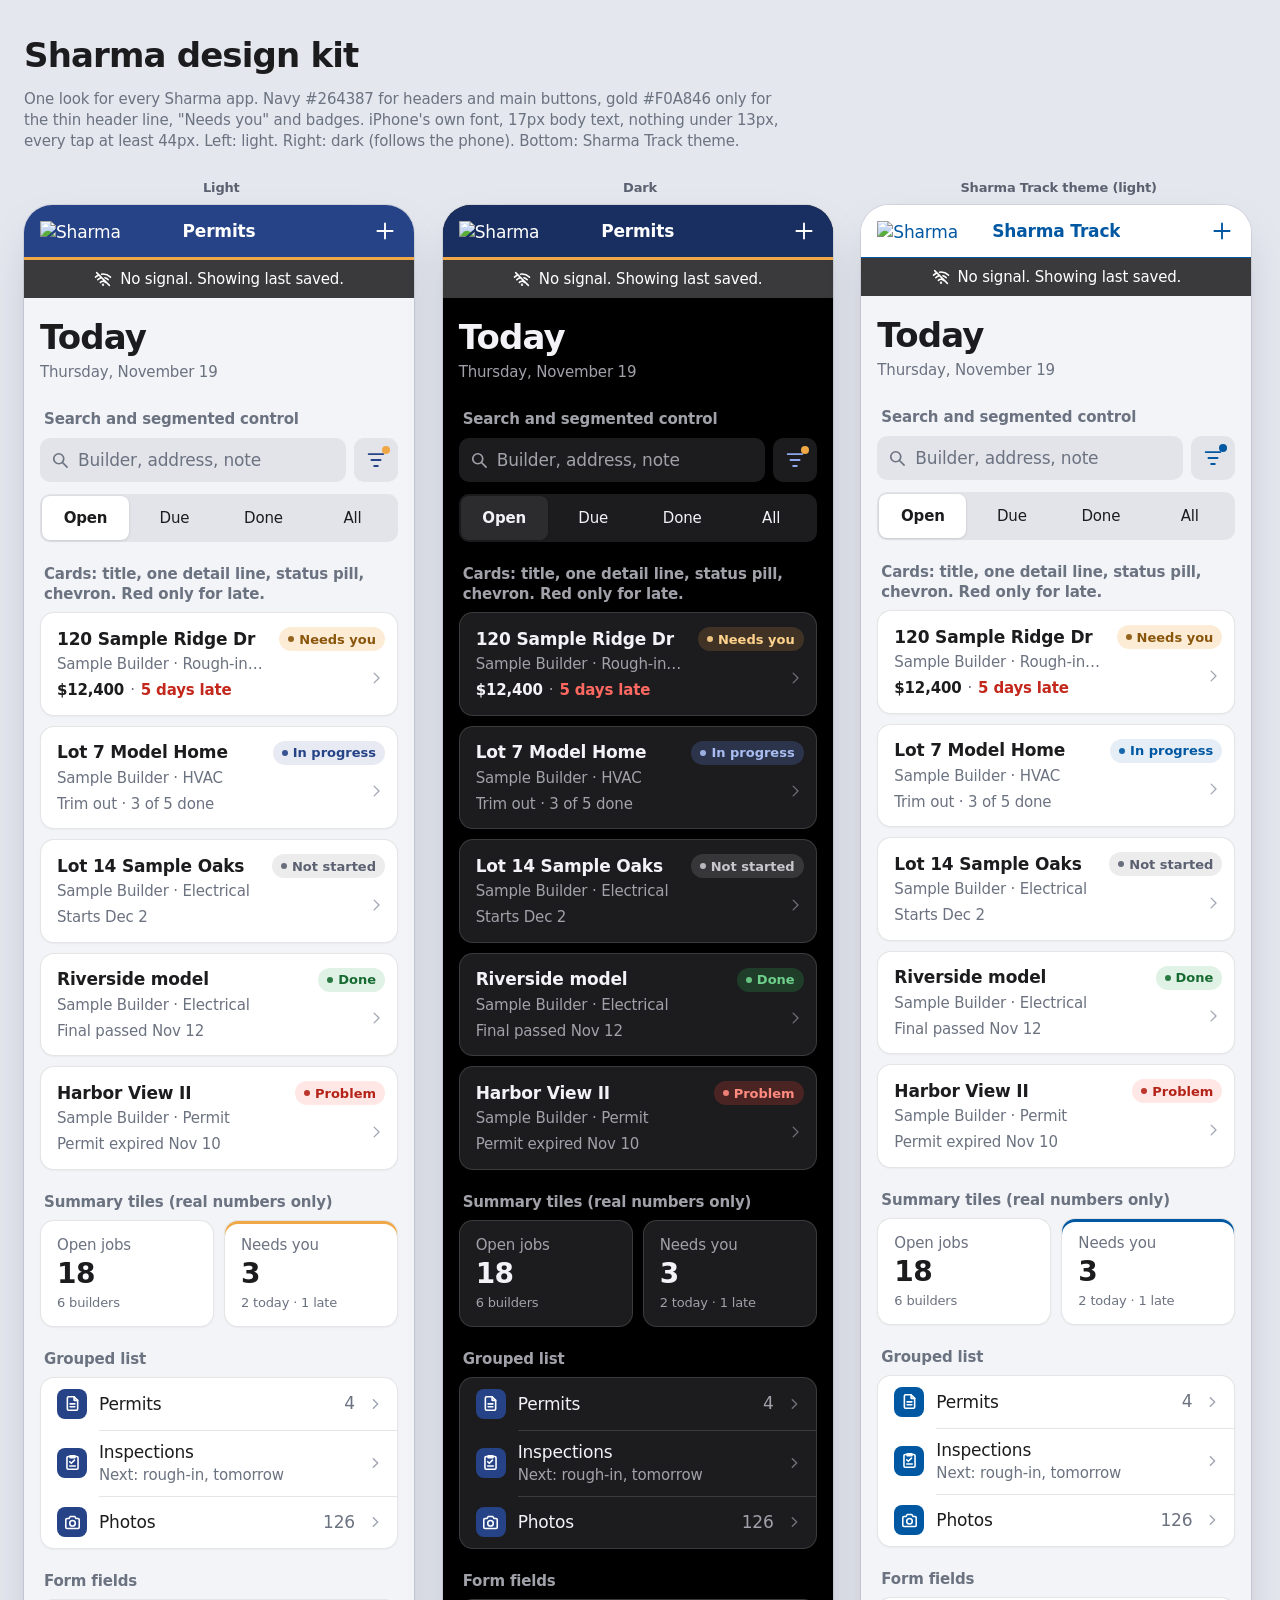
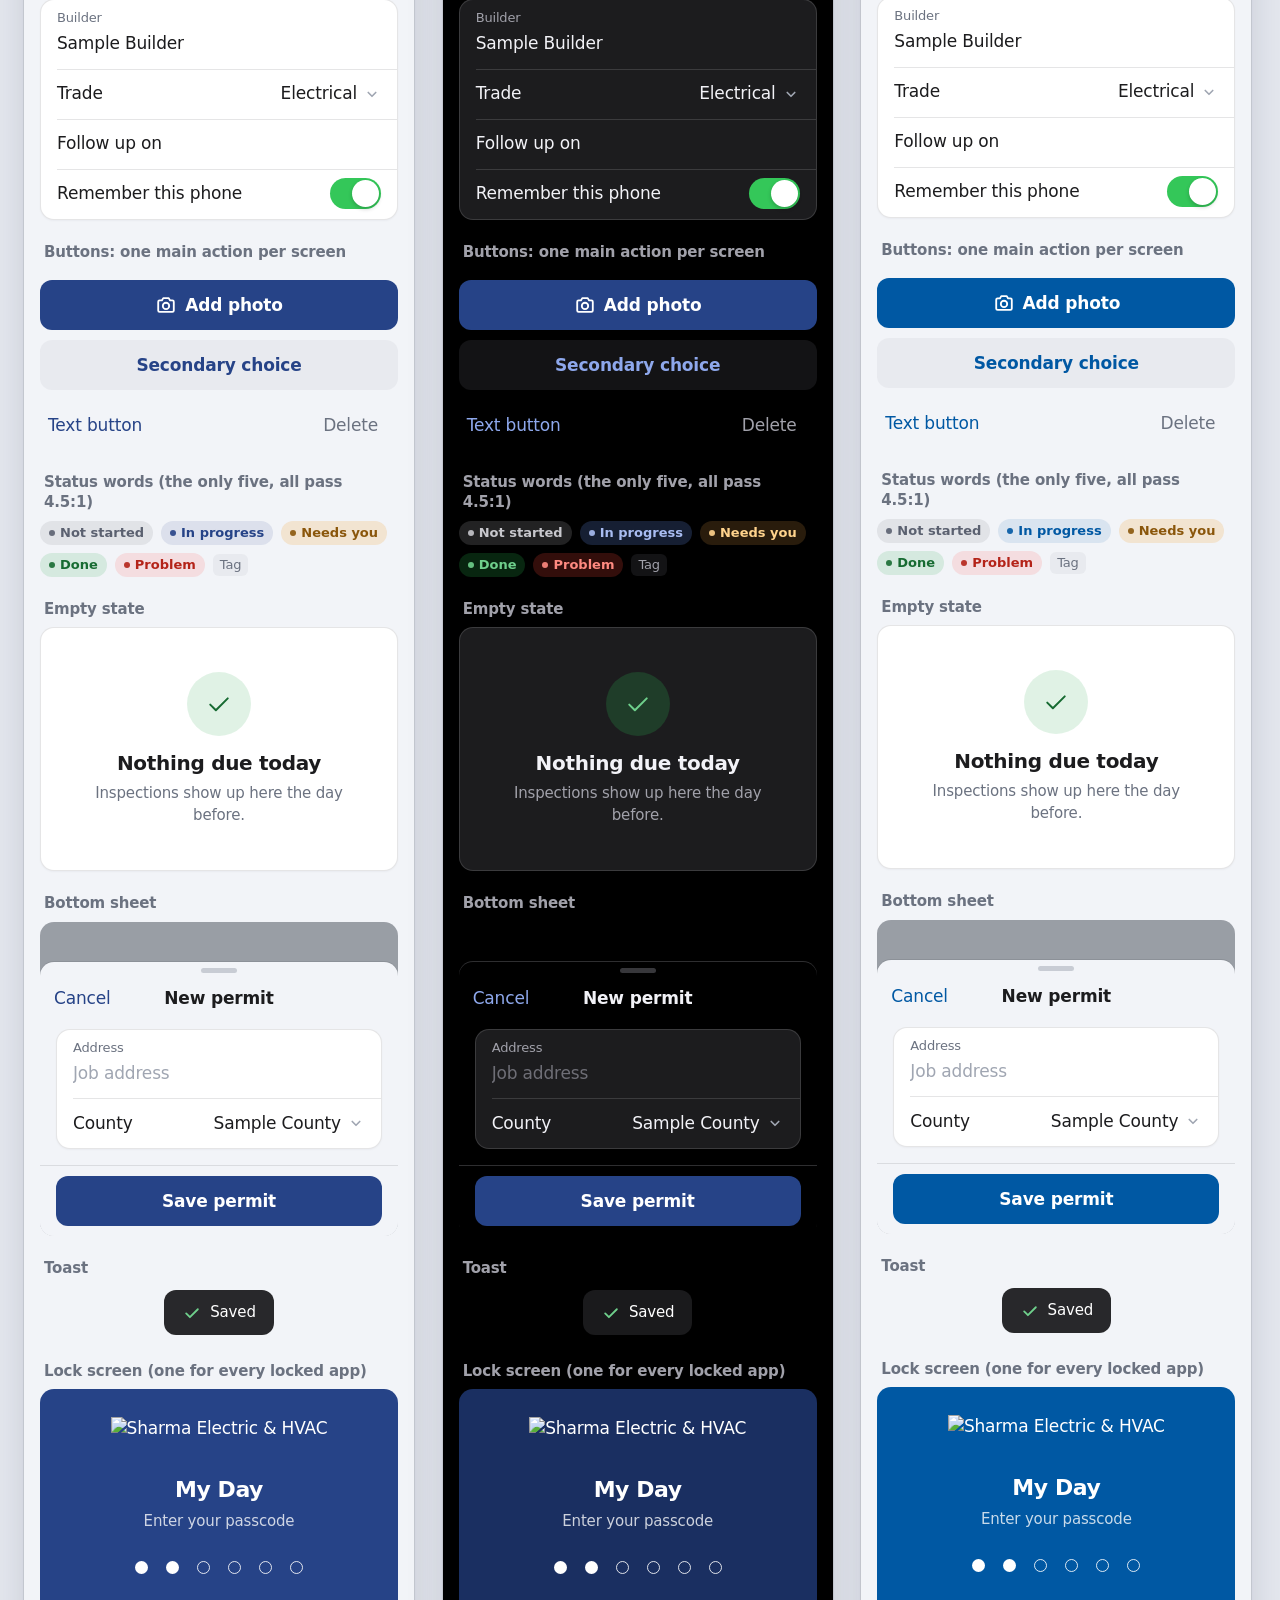
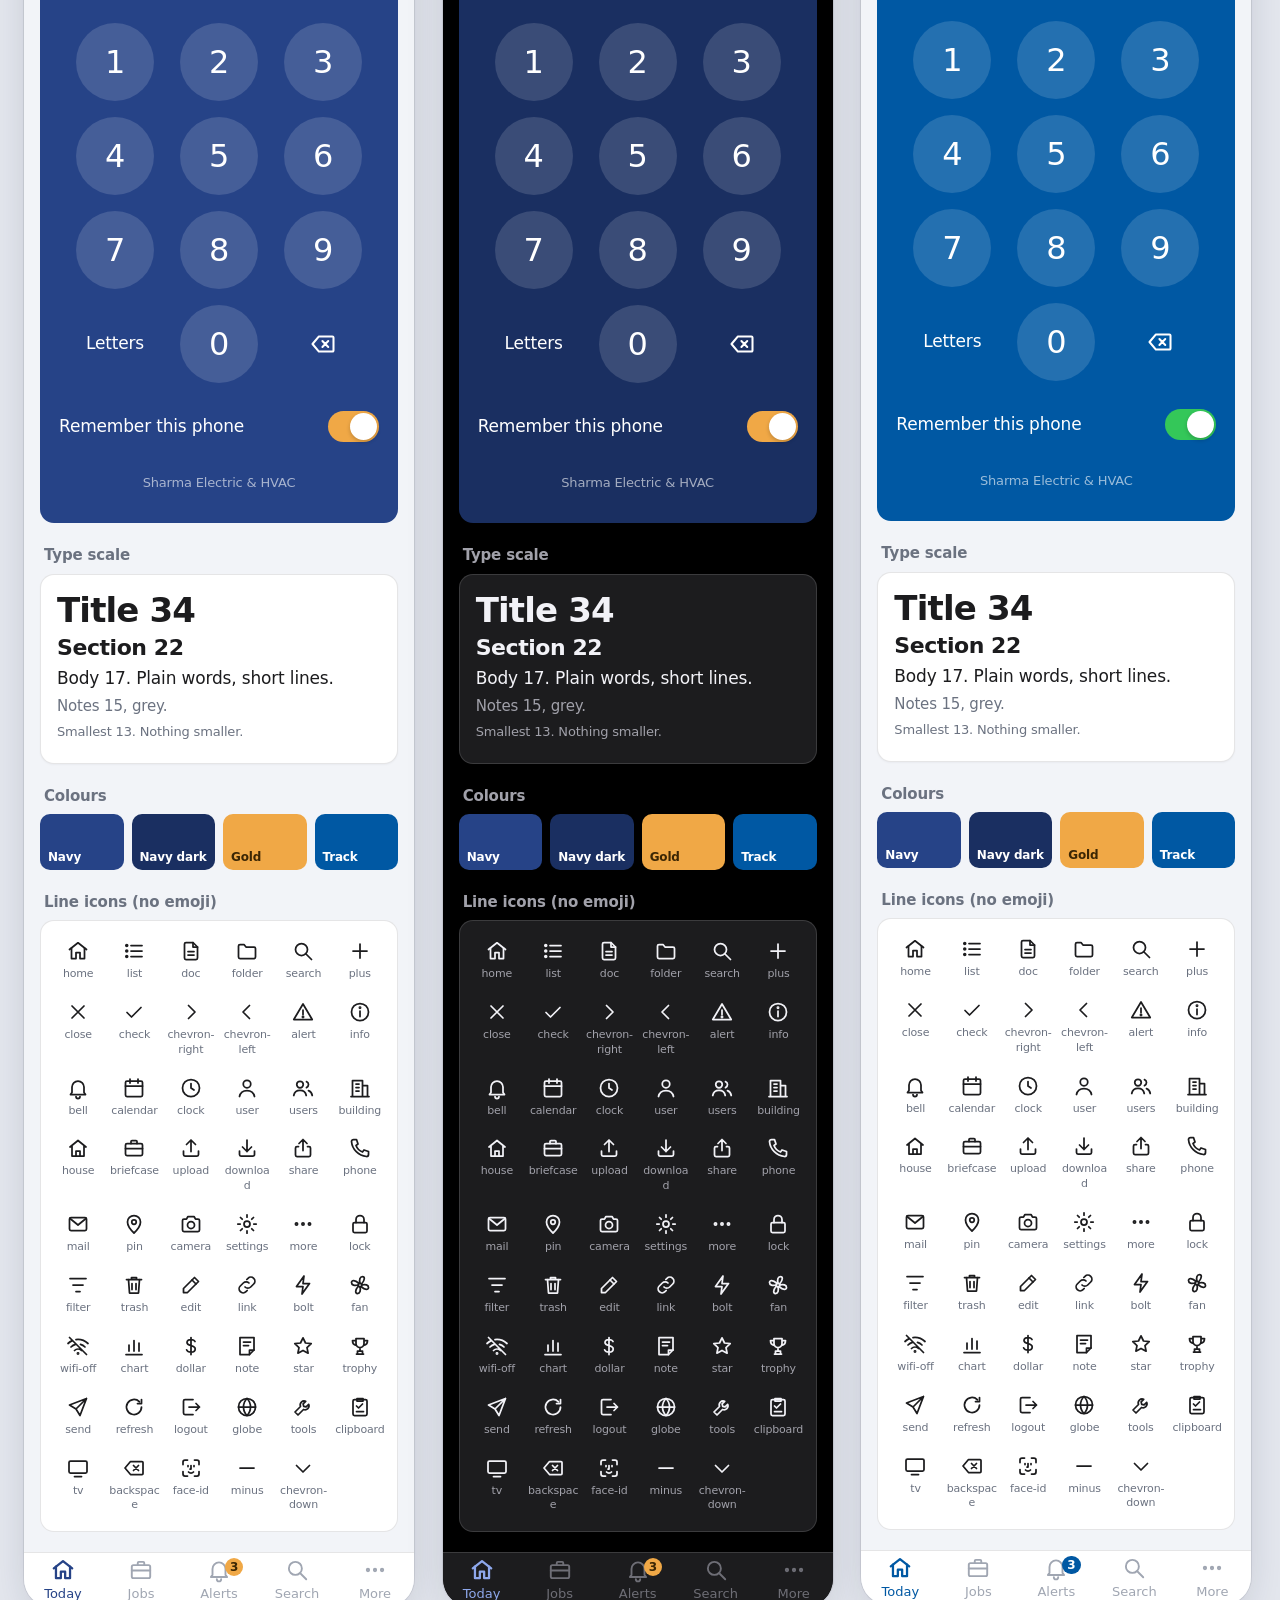
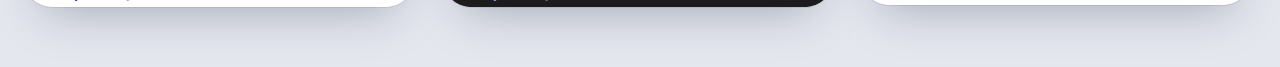
==== showcase.html @ 59b564dc "Sharma design kit v1.2 (2/3): service worker, showcase, icon sprite + generator" ====
<!doctype html>
<html lang="en" class="sk" data-scheme="light">
<head>
<meta charset="utf-8">
<meta name="viewport" content="width=device-width, initial-scale=1, viewport-fit=cover">
<title>Sharma design kit · showcase</title>
<link rel="icon" type="image/png" href="assets/favicon-32.png">
<link rel="stylesheet" href="sharma-kit.css">
<script src="sharma-kit.js" defer></script>
<style>
  body.sk{background:#E4E7EE}
  .phone .sk-tiles{grid-template-columns:1fr 1fr}
  .wrap{max-width:1320px;margin:0 auto;padding:36px 24px 60px}
  .intro h1{margin:0}
  .intro p{max-width:760px}
  .cols{display:grid;grid-template-columns:repeat(auto-fit,minmax(390px,1fr));gap:24px;margin-top:28px;align-items:start}
  .phone{width:390px;justify-self:center;border-radius:28px;overflow:hidden;box-shadow:0 0 0 1px rgba(0,0,0,.08),0 20px 50px -20px rgba(20,30,60,.35)}
  .phone .sk-scope{padding-bottom:0}
  .lbl{font:600 13px var(--sk-font);color:#5B6170;text-transform:none;margin:0 0 10px;text-align:center}
  .blk{padding:0 16px}
  .h{margin:22px 4px 8px;font-size:15px;font-weight:600;color:var(--sk-text-2)}
  .row{display:flex;gap:8px;flex-wrap:wrap;align-items:center}
  .icons{display:grid;grid-template-columns:repeat(6,1fr);gap:6px;background:var(--sk-surface);border-radius:var(--sk-radius);padding:12px;border:.5px solid var(--sk-line)}
  .icons div{display:flex;flex-direction:column;align-items:center;gap:4px;font-size:11px;color:var(--sk-text-2);padding:6px 0;text-align:center;word-break:break-word}
  .icons .sk-icon{color:var(--sk-text)}
  .swatch{display:grid;grid-template-columns:repeat(4,1fr);gap:8px}
  .swatch div{border-radius:10px;height:56px;display:flex;align-items:flex-end;padding:6px 8px;font:600 12px var(--sk-font);color:#fff}
  .type>*{margin:0 0 6px}
  .lockbox{border-radius:var(--sk-radius);overflow:hidden}
  .lockbox .sk-lock{padding:28px 16px 18px}
  .sheetbox{position:relative;background:var(--sk-scrim);padding-top:40px;border-radius:var(--sk-radius);overflow:hidden}
  .sheetbox .sk-sheet{border-radius:14px 14px 0 0}
  .toastbox{display:flex;justify-content:center;padding:4px 0}
  .toastbox .sk-toast{position:static;transform:none;opacity:1}
  .tabwrap .sk-tabbar{border-radius:0 0 28px 28px}
</style>
</head>
<body class="sk">
<div class="wrap">
  <div class="intro">
    <h1 class="sk-title">Sharma design kit</h1>
    <p class="sk-note">One look for every Sharma app. Navy #264387 for headers and main buttons, gold #F0A846 only for the thin header line, "Needs you" and badges. iPhone's own font, 17px body text, nothing under 13px, every tap at least 44px. Left: light. Right: dark (follows the phone). Bottom: Sharma Track theme.</p>
  </div>
  <div class="cols" id="cols"></div>
</div>

<template id="phone">
  <div>
    <p class="lbl"></p>
    <div class="phone">
      <div class="sk-scope sk-demo">
        <header class="sk-header"><div class="sk-header__bar">
          <div class="sk-header__lead"><span class="sk-header__logo"><img src="assets/logo-white-header.png" alt="Sharma Electric &amp; HVAC" width="103" height="20" data-logo></span></div>
          <div class="sk-header__title" data-apptitle>Permits</div>
          <div class="sk-header__trail"><button class="sk-header__btn" aria-label="Add"><svg class="sk-icon"><use href="#i-plus"/></svg></button></div>
        </div></header>
        <div class="sk-offline is-shown"><svg class="sk-icon"><use href="#i-wifi-off"/></svg><span>No signal. Showing last saved.</span></div>

        <div class="blk">
          <div class="sk-pagehead"><div><h1 class="sk-title">Today</h1><p class="sk-note">Thursday, November 19</p></div></div>

          <div class="h">Search and segmented control</div>
          <div class="sk-search-row"><label class="sk-search"><svg class="sk-icon"><use href="#i-search"/></svg><input type="search" placeholder="Builder, address, note"></label><button class="sk-iconbtn is-active" aria-label="Filter"><svg class="sk-icon"><use href="#i-filter"/></svg></button></div>
          <div class="sk-seg"><button aria-selected="true">Open</button><button>Due</button><button>Done</button><button>All</button></div>

          <div class="h">Cards: title, one detail line, status pill, chevron. Red only for late.</div>
          <div class="sk-stack">
            <a class="sk-card" href="#"><div class="sk-card__title">120 Sample Ridge Dr</div><span class="sk-pill sk-pill--need">Needs you</span><div class="sk-card__detail">Sample Builder · Rough-in inspection</div><div class="sk-card__meta"><b>$12,400</b> · <span class="sk-late">5 days late</span></div><svg class="sk-icon sk-card__chev"><use href="#i-chevron-right"/></svg></a>
            <a class="sk-card" href="#"><div class="sk-card__title">Lot 7 Model Home</div><span class="sk-pill sk-pill--prog">In progress</span><div class="sk-card__detail">Sample Builder · HVAC</div><div class="sk-card__meta">Trim out · 3 of 5 done</div><svg class="sk-icon sk-card__chev"><use href="#i-chevron-right"/></svg></a>
            <a class="sk-card" href="#"><div class="sk-card__title">Lot 14 Sample Oaks</div><span class="sk-pill sk-pill--idle">Not started</span><div class="sk-card__detail">Sample Builder · Electrical</div><div class="sk-card__meta">Starts Dec 2</div><svg class="sk-icon sk-card__chev"><use href="#i-chevron-right"/></svg></a>
            <a class="sk-card" href="#"><div class="sk-card__title">Riverside model</div><span class="sk-pill sk-pill--done">Done</span><div class="sk-card__detail">Sample Builder · Electrical</div><div class="sk-card__meta">Final passed Nov 12</div><svg class="sk-icon sk-card__chev"><use href="#i-chevron-right"/></svg></a>
            <a class="sk-card" href="#"><div class="sk-card__title">Harbor View II</div><span class="sk-pill sk-pill--prob">Problem</span><div class="sk-card__detail">Sample Builder · Permit</div><div class="sk-card__meta">Permit expired Nov 10</div><svg class="sk-icon sk-card__chev"><use href="#i-chevron-right"/></svg></a>
          </div>

          <div class="h">Summary tiles (real numbers only)</div>
          <div class="sk-tiles">
            <div class="sk-tile"><div class="sk-tile__label">Open jobs</div><div class="sk-tile__value">18</div><div class="sk-tile__sub">6 builders</div></div>
            <div class="sk-tile sk-tile--need"><div class="sk-tile__label">Needs you</div><div class="sk-tile__value">3</div><div class="sk-tile__sub">2 today · 1 late</div></div>
          </div>

          <div class="h">Grouped list</div>
          <div class="sk-list">
            <a class="sk-row sk-row--icon" href="#"><span class="sk-row__icon"><svg class="sk-icon"><use href="#i-doc"/></svg></span><div class="sk-row__body"><div class="sk-row__title">Permits</div></div><span class="sk-row__value">4</span><svg class="sk-icon sk-row__chev"><use href="#i-chevron-right"/></svg></a>
            <a class="sk-row sk-row--icon" href="#"><span class="sk-row__icon"><svg class="sk-icon"><use href="#i-clipboard"/></svg></span><div class="sk-row__body"><div class="sk-row__title">Inspections</div><div class="sk-row__sub">Next: rough-in, tomorrow</div></div><svg class="sk-icon sk-row__chev"><use href="#i-chevron-right"/></svg></a>
            <a class="sk-row sk-row--icon" href="#"><span class="sk-row__icon"><svg class="sk-icon"><use href="#i-camera"/></svg></span><div class="sk-row__body"><div class="sk-row__title">Photos</div></div><span class="sk-row__value">126</span><svg class="sk-icon sk-row__chev"><use href="#i-chevron-right"/></svg></a>
          </div>

          <div class="h">Form fields</div>
          <div class="sk-list">
            <label class="sk-field"><span class="sk-field__label">Builder</span><input class="sk-field__input" value="Sample Builder"></label>
            <label class="sk-field sk-field--row"><span class="sk-field__label">Trade</span><select class="sk-field__input"><option>Electrical</option></select></label>
            <label class="sk-field sk-field--row sk-date"><span class="sk-field__label">Follow up on</span><span class="sk-date__text"></span><input class="sk-date__input" type="date" value="2026-11-19"></label>
            <label class="sk-field sk-field--row"><span class="sk-field__label">Remember this phone</span><input class="sk-switch" type="checkbox" checked></label>
          </div>

          <div class="h">Buttons: one main action per screen</div>
          <div class="sk-actions">
            <button class="sk-btn"><svg class="sk-icon"><use href="#i-camera"/></svg>Add photo</button>
            <button class="sk-btn sk-btn--secondary">Secondary choice</button>
            <div class="row" style="justify-content:space-between"><button class="sk-btn sk-btn--text">Text button</button><button class="sk-btn sk-btn--danger sk-btn--inline">Delete</button></div>
          </div>

          <div class="h">Status words (the only five, all pass 4.5:1)</div>
          <div class="row"><span class="sk-pill sk-pill--idle">Not started</span><span class="sk-pill sk-pill--prog">In progress</span><span class="sk-pill sk-pill--need">Needs you</span><span class="sk-pill sk-pill--done">Done</span><span class="sk-pill sk-pill--prob">Problem</span><span class="sk-tag">Tag</span></div>

          <div class="h">Empty state</div>
          <div class="sk-list"><div class="sk-empty sk-empty--done"><div class="sk-empty__icon"><svg class="sk-icon"><use href="#i-check"/></svg></div><p class="sk-empty__title">Nothing due today</p><p class="sk-empty__text">Inspections show up here the day before.</p></div></div>

          <div class="h">Bottom sheet</div>
          <div class="sheetbox"><section class="sk-sheet is-open"><div class="sk-sheet__grab"></div>
            <div class="sk-sheet__head"><button class="sk-btn sk-btn--text">Cancel</button><div class="sk-sheet__title">New permit</div><span></span></div>
            <div class="sk-sheet__body"><div class="sk-list"><label class="sk-field"><span class="sk-field__label">Address</span><input class="sk-field__input" placeholder="Job address"></label><label class="sk-field sk-field--row"><span class="sk-field__label">County</span><select class="sk-field__input"><option>Sample County</option></select></label></div></div>
            <div class="sk-sheet__foot"><button class="sk-btn">Save permit</button></div></section></div>

          <div class="h">Toast</div>
          <div class="toastbox"><div class="sk-toast is-shown"><svg class="sk-icon"><use href="#i-check"/></svg><span>Saved</span></div></div>

          <div class="h">Lock screen (one for every locked app)</div>
          <div class="lockbox" data-lock></div>

          <div class="h">Type scale</div>
          <div class="sk-card sk-card--plain type">
            <p class="sk-title">Title 34</p><p class="sk-h2">Section 22</p><p class="sk-body">Body 17. Plain words, short lines.</p><p class="sk-note">Notes 15, grey.</p><p class="sk-small">Smallest 13. Nothing smaller.</p>
          </div>

          <div class="h">Colours</div>
          <div class="swatch"><div style="background:#264387">Navy</div><div style="background:#1a2f61">Navy dark</div><div style="background:#F0A846;color:#3b2604">Gold</div><div style="background:#0058a3">Track</div></div>

          <div class="h">Line icons (no emoji)</div>
          <div class="icons" data-icons></div>
          <div class="sk-space"></div>
        </div>
      </div>
      <div class="tabwrap sk-scope sk-demo">
        <nav class="sk-tabbar"><div class="sk-tabbar__inner">
          <a class="sk-tab is-on" href="#"><svg class="sk-icon"><use href="#i-home"/></svg>Today</a>
          <a class="sk-tab" href="#"><svg class="sk-icon"><use href="#i-briefcase"/></svg>Jobs</a>
          <a class="sk-tab" href="#"><svg class="sk-icon"><use href="#i-bell"/></svg>Alerts<span class="sk-tab__badge">3</span></a>
          <a class="sk-tab" href="#"><svg class="sk-icon"><use href="#i-search"/></svg>Search</a>
          <a class="sk-tab" href="#"><svg class="sk-icon"><use href="#i-more"/></svg>More</a>
        </div></nav>
      </div>
    </div>
  </div>
</template>

<script>
document.addEventListener("DOMContentLoaded", function(){
  var cols = document.getElementById("cols"), tpl = document.getElementById("phone");
  var names = ["home","list","doc","folder","search","plus","close","check","chevron-right","chevron-left","alert","info","bell","calendar","clock","user","users","building","house","briefcase","upload","download","share","phone","mail","pin","camera","settings","more","lock","filter","trash","edit","link","bolt","fan","wifi-off","chart","dollar","note","star","trophy","send","refresh","logout","globe","tools","clipboard","tv","backspace","face-id","minus","chevron-down"];
  [["Light","light",""],["Dark","dark",""],["Sharma Track theme (light)","light","track"]].forEach(function(v){
    var n = tpl.content.cloneNode(true);
    n.querySelector(".lbl").textContent = v[0];
    n.querySelectorAll(".sk-scope").forEach(function(s){ s.setAttribute("data-scheme", v[1]); if (v[2]) s.setAttribute("data-theme", v[2]); });
    if (v[2]) { n.querySelector("[data-apptitle]").textContent = "Sharma Track"; n.querySelector("[data-logo]").src = "assets/logo.png"; }
    n.querySelector("[data-icons]").innerHTML = names.map(function(x){ return "<div>"+SK.icon(x)+x+"</div>"; }).join("");
    cols.appendChild(n);
  });
  document.querySelectorAll("[data-lock]").forEach(function(el){
    SK.lock(el, { app:"My Day", logo:"assets/logo-white-lock.png", mode:"pad", length:6, action:"#", footer:"Sharma Electric & HVAC" });
    el.querySelectorAll(".sk-lock__dots i").forEach(function(d,i){ if(i<2) d.classList.add("is-on"); });
  });
});
</script>
</body>
</html>
---- sharma-kit.css ----
/*! Sharma design kit v1.2 (preview) · Sharma Electric & HVAC
   One shared look for every Sharma app. Load once:
   <link rel="stylesheet" href="https://sharma-kit.sharma-crew.workers.dev/sharma-kit.css">
   Themes: default navy/gold · <html data-theme="track"> for Sharma Track (white + #0058a3)
   Light/dark follows the phone. Force with <html data-scheme="light|dark">.
   Rules: no emoji, 17px body, nothing under 13px, one main action per screen, taps >= 44px. */

/* ---------- 1. Tokens ---------- */
:root{
  --sk-font:-apple-system,BlinkMacSystemFont,"SF Pro Text","SF Pro Display","SF Pro","Inter",system-ui,"Segoe UI",Roboto,"Helvetica Neue",Arial,sans-serif;
  --sk-mono:ui-monospace,"SF Mono",SFMono-Regular,Menlo,Consolas,monospace;
  --sk-fs-title:34px; --sk-fs-section:22px; --sk-fs-body:17px; --sk-fs-note:15px; --sk-fs-small:13px;
  --sk-radius:14px; --sk-radius-ctl:12px; --sk-radius-sm:10px;
  --sk-header-h:52px; --sk-tab-h:54px; --sk-gap:16px;
  --sk-safe-t:env(safe-area-inset-top,0px); --sk-safe-b:env(safe-area-inset-bottom,0px);
  --sk-safe-l:env(safe-area-inset-left,0px); --sk-safe-r:env(safe-area-inset-right,0px);
  --sk-ease:cubic-bezier(.2,.8,.2,1); --sk-dur:.22s;

  /* brand (navy/gold) */
  --sk-navy:#264387; --sk-navy-dark:#1a2f61; --sk-gold:#F0A846;
  --sk-brand:var(--sk-navy); --sk-brand-press:var(--sk-navy-dark); --sk-on-brand:#fff;
  --sk-accent:var(--sk-gold); --sk-tint:var(--sk-navy);
  --sk-header-bg:var(--sk-navy); --sk-header-fg:#fff; --sk-header-rule:var(--sk-gold);

  /* neutrals (light) */
  --sk-bg:#F2F4F8; --sk-surface:#fff; --sk-surface-2:#F7F8FB; --sk-elev:#fff;
  --sk-text:#1C1C1E; --sk-text-2:#6B7280; --sk-text-3:#A0A6B2;
  --sk-line:rgba(60,60,67,.13); --sk-fill:rgba(118,118,128,.12); --sk-fill-2:rgba(118,118,128,.08);
  --sk-shadow:0 1px 2px rgba(16,24,40,.04);
  --sk-scrim:rgba(10,16,30,.38);

  /* status (fixed words everywhere) */
  --sk-s-idle-fg:#5B6170; --sk-s-idle-bg:rgba(118,118,128,.14);
  --sk-s-prog-fg:#264387; --sk-s-prog-bg:rgba(38,67,135,.11);
  --sk-s-need-fg:#8A560B; --sk-s-need-bg:rgba(240,168,70,.22);
  --sk-s-done-fg:#176B32; --sk-s-done-bg:rgba(52,168,83,.15);
  --sk-s-prob-fg:#B42318; --sk-s-prob-bg:rgba(255,59,48,.12);
  --sk-red:#C4281C; --sk-green:#176B32;
  color-scheme:light;
}
/* dark neutrals */
@media (prefers-color-scheme:dark){
  :root:not([data-scheme="light"]){
    --sk-bg:#000; --sk-surface:#1C1C1E; --sk-surface-2:#2C2C2E; --sk-elev:#2C2C2E;
    --sk-text:#F2F2F7; --sk-text-2:#A1A1AA; --sk-text-3:#6E6E76;
    --sk-line:rgba(84,84,88,.55); --sk-fill:rgba(118,118,128,.24); --sk-fill-2:rgba(118,118,128,.16);
    --sk-shadow:none; --sk-scrim:rgba(0,0,0,.55);
    --sk-tint:#8EA8EC; --sk-header-bg:#1a2f61;
    --sk-s-idle-fg:#C7C7CC; --sk-s-idle-bg:rgba(142,142,147,.24);
    --sk-s-prog-fg:#A9BDF2; --sk-s-prog-bg:rgba(94,129,214,.24);
    --sk-s-need-fg:#FFD38C; --sk-s-need-bg:rgba(240,168,70,.17);
    --sk-s-done-fg:#6FD08C; --sk-s-done-bg:rgba(48,209,88,.18);
    --sk-s-prob-fg:#FF8A80; --sk-s-prob-bg:rgba(255,69,58,.2);
    --sk-red:#FF6961; --sk-green:#6FD08C;
    color-scheme:dark;
  }
}
[data-scheme="dark"]{
  --sk-bg:#000; --sk-surface:#1C1C1E; --sk-surface-2:#2C2C2E; --sk-elev:#2C2C2E;
  --sk-text:#F2F2F7; --sk-text-2:#A1A1AA; --sk-text-3:#6E6E76;
  --sk-line:rgba(84,84,88,.55); --sk-fill:rgba(118,118,128,.24); --sk-fill-2:rgba(118,118,128,.16);
  --sk-shadow:none; --sk-scrim:rgba(0,0,0,.55);
  --sk-tint:#8EA8EC; --sk-header-bg:#1a2f61;
  --sk-s-idle-fg:#C7C7CC; --sk-s-idle-bg:rgba(142,142,147,.24);
  --sk-s-prog-fg:#A9BDF2; --sk-s-prog-bg:rgba(94,129,214,.24);
  --sk-s-need-fg:#FFD38C; --sk-s-need-bg:rgba(240,168,70,.17);
  --sk-s-done-fg:#6FD08C; --sk-s-done-bg:rgba(48,209,88,.18);
  --sk-s-prob-fg:#FF8A80; --sk-s-prob-bg:rgba(255,69,58,.2);
  --sk-red:#FF6961; --sk-green:#6FD08C;
  color-scheme:dark;
}
[data-scheme="light"]{color-scheme:light}

/* Sharma Track theme: white + #0058a3, no gold */
[data-theme="track"] .sk-tab__badge{color:#fff}
[data-theme="track"]{
  --sk-brand:#0058a3; --sk-brand-press:#00467f; --sk-tint:#0058a3; --sk-accent:#0058a3;
  --sk-header-bg:#fff; --sk-header-fg:#0058a3; --sk-header-rule:#0058a3;
  --sk-s-prog-fg:#0058a3; --sk-s-prog-bg:rgba(0,88,163,.1);
}
@media (prefers-color-scheme:dark){
  [data-theme="track"]:not([data-scheme="light"]){ --sk-header-bg:#1C1C1E; --sk-header-fg:#5AA9F0; --sk-tint:#5AA9F0; --sk-s-prog-fg:#8CC4F5; --sk-s-prog-bg:rgba(90,169,240,.2); }
}
[data-theme="track"][data-scheme="dark"],[data-scheme="dark"] [data-theme="track"]{ --sk-header-bg:#1C1C1E; --sk-header-fg:#5AA9F0; --sk-tint:#5AA9F0; --sk-s-prog-fg:#8CC4F5; --sk-s-prog-bg:rgba(90,169,240,.2); }

/* ---------- 2. Base ---------- */
.sk,.sk *,.sk *::before,.sk *::after{box-sizing:border-box}
/* base rules use :where() so every kit component (and app CSS) wins without fights */
body.sk{min-height:100dvh}
.sk [hidden]{display:none!important}
html.sk{-webkit-text-size-adjust:100%;text-size-adjust:100%;background:var(--sk-bg)}
.sk body,body.sk,.sk-scope{margin:0;background:var(--sk-bg);color:var(--sk-text);
  font:400 var(--sk-fs-body)/1.35 var(--sk-font);letter-spacing:-.01em;
  -webkit-font-smoothing:antialiased;-moz-osx-font-smoothing:grayscale;-webkit-tap-highlight-color:transparent}
.sk :where(a){color:var(--sk-tint);text-decoration:none}
:where(.sk) :where(button,input,select,textarea){font:inherit;color:inherit;letter-spacing:inherit}
.sk :focus-visible{outline:3px solid color-mix(in srgb,var(--sk-tint) 45%,transparent);outline-offset:2px;border-radius:8px}
:where(.sk) :where(img){max-width:100%}
.sk-visually-hidden{position:absolute!important;width:1px;height:1px;overflow:hidden;clip:rect(0 0 0 0);white-space:nowrap}

/* type */
.sk-title{font-size:var(--sk-fs-title);line-height:1.12;font-weight:700;letter-spacing:-.025em;margin:0}
.sk-h2{font-size:var(--sk-fs-section);line-height:1.2;font-weight:700;letter-spacing:-.02em;margin:0}
.sk-body{font-size:var(--sk-fs-body)}
.sk-note{font-size:var(--sk-fs-note);color:var(--sk-text-2);line-height:1.4}
.sk-small{font-size:var(--sk-fs-small);color:var(--sk-text-2)}
.sk-num,.sk-money,.sk-count,.sk-tile__value,.sk-card__meta b,.sk-tab__badge,.sk-seg__count,.sk-date__text{font-variant-numeric:tabular-nums} /* every money and count figure: wrap in .sk-money / .sk-count (or .sk-num) so amounts line up */
/* late: the ONLY place red is used (with the Problem pill) */
.sk-late{color:var(--sk-red);font-weight:600;font-variant-numeric:tabular-nums}
.sk .sk-row__value.sk-late,.sk .sk-card__meta .sk-late{color:var(--sk-red)}
.sk-muted{color:var(--sk-text-2)}

/* icons: <svg class="sk-icon"><use href="#i-home"/></svg> (sprite injected by sharma-kit.js) */
.sk-icon{width:24px;height:24px;flex:none;fill:none;stroke:currentColor;stroke-width:1.75;stroke-linecap:round;stroke-linejoin:round;vertical-align:middle}
.sk-icon--sm{width:18px;height:18px}
.sk-icon--lg{width:30px;height:30px;stroke-width:1.6}

/* ---------- 3. Layout ---------- */
.sk-main{max-width:720px;margin:0 auto;padding:0 calc(var(--sk-gap) + var(--sk-safe-r)) calc(var(--sk-tab-h) + var(--sk-safe-b) + 28px) calc(var(--sk-gap) + var(--sk-safe-l))}
.sk-main--notabs{padding-bottom:calc(var(--sk-safe-b) + 32px)}
.sk-pagehead{display:flex;align-items:flex-end;justify-content:space-between;gap:12px;padding:20px 0 4px}
.sk-pagehead .sk-note{margin:6px 0 0}
.sk-stack{display:flex;flex-direction:column;gap:10px}
.sk-space{height:20px}
.sk-section-title{display:flex;align-items:baseline;justify-content:space-between;margin:26px 4px 8px;font-size:var(--sk-fs-note);font-weight:600;color:var(--sk-text-2)}
.sk-section-title a{font-weight:500;display:inline-flex;align-items:center;min-height:44px;margin:-12px -4px -12px 0;padding:0 4px}
.sk-footer{margin:32px 0 8px;text-align:center;font-size:var(--sk-fs-small);color:var(--sk-text-3);line-height:1.5}

/* ---------- 4. Header (52px, logo left, title centre, one action right, thin gold rule) ---------- */
.sk-header{position:sticky;top:0;z-index:40;background:var(--sk-header-bg);color:var(--sk-header-fg);
  padding:var(--sk-safe-t) calc(6px + var(--sk-safe-r)) 0 calc(6px + var(--sk-safe-l));border-bottom:3px solid var(--sk-header-rule)} /* 3px gold line: Sharma signature */
.sk-header__bar{height:var(--sk-header-h);display:grid;grid-template-columns:1fr auto 1fr;align-items:center;max-width:960px;margin:0 auto}
.sk .sk-header a{color:inherit}
.sk-header__lead{display:flex;align-items:center;min-width:0;justify-self:start}
.sk-header__logo{display:flex;align-items:center;height:44px;padding:0 10px}
.sk-header__logo img{height:20px;width:auto;display:block}
.sk-header__title{font-size:var(--sk-fs-body);font-weight:600;letter-spacing:-.01em;white-space:nowrap;overflow:hidden;text-overflow:ellipsis;max-width:46vw;text-align:center}
.sk-header__trail{justify-self:end;display:flex;align-items:center}
.sk-header__btn{display:inline-flex;align-items:center;justify-content:center;gap:2px;min-width:44px;height:44px;padding:0 10px;border:0;background:none;color:inherit;border-radius:10px;cursor:pointer;font-size:var(--sk-fs-body);font-weight:500}.sk-header__btn:active,.sk-header__btn.is-pressed{opacity:.55}
.sk-header__btn .sk-icon{width:26px;height:26px}
.sk-header__back{padding-left:2px}
.sk-header__back .sk-icon{width:26px;height:26px;margin-right:-2px}
[data-theme="track"] .sk-header{border-bottom-width:1px}

/* ---------- 5. Bottom tab bar (up to 5) ---------- */
.sk-tabbar{position:fixed;left:0;right:0;bottom:0;z-index:40;background:var(--sk-surface);border-top:.5px solid var(--sk-line);
  padding:0 var(--sk-safe-r) var(--sk-safe-b) var(--sk-safe-l)}
.sk-tabbar__inner{height:var(--sk-tab-h);display:grid;grid-auto-flow:column;grid-auto-columns:1fr;max-width:560px;margin:0 auto}
.sk-tab{display:flex;flex-direction:column;align-items:center;justify-content:center;gap:2px;min-height:44px;color:var(--sk-text-3);font-size:var(--sk-fs-small);font-weight:500;letter-spacing:0;text-decoration:none;border:0;background:none;cursor:pointer;position:relative}
.sk .sk-tab{color:var(--sk-text-3)}
.sk-tab .sk-icon{width:26px;height:26px}
.sk .sk-tab[aria-current="page"],.sk .sk-tab.is-on{color:var(--sk-tint)}
.sk-tab[aria-current="page"] .sk-icon,.sk-tab.is-on .sk-icon{stroke-width:2.1}
.sk-tab__badge{position:absolute;top:5px;left:calc(50% + 6px);min-width:18px;height:18px;padding:0 5px;border-radius:9px;background:var(--sk-accent);color:#3b2604;font-size:12px;font-weight:700;line-height:18px;text-align:center}

/* ---------- 6. Buttons ---------- */
.sk-btn{display:flex;align-items:center;justify-content:center;gap:8px;width:100%;height:50px;padding:0 20px;border:0;border-radius:var(--sk-radius-ctl);
  background:var(--sk-brand);color:var(--sk-on-brand);font-size:var(--sk-fs-body);font-weight:600;cursor:pointer;text-decoration:none;
  transition:transform var(--sk-dur) var(--sk-ease),background-color var(--sk-dur) var(--sk-ease),opacity var(--sk-dur)}
.sk a.sk-btn{color:var(--sk-on-brand)}.sk-btn:active,.sk-btn.is-pressed{background:var(--sk-brand-press);transform:scale(.985)}
.sk-btn[disabled]{opacity:.4;pointer-events:none}
.sk-btn .sk-icon{width:22px;height:22px;stroke-width:2}
.sk-btn--secondary,.sk a.sk-btn--secondary{background:var(--sk-fill-2);color:var(--sk-tint)}.sk-btn--secondary:active,.sk-btn--secondary.is-pressed{background:var(--sk-fill)}
.sk-btn--text,.sk a.sk-btn--text{background:none;color:var(--sk-tint);height:44px;font-weight:500;width:auto;padding:0 8px}.sk-btn--text:active,.sk-btn--text.is-pressed{background:none;opacity:.5}
.sk-btn--danger,.sk a.sk-btn--danger{background:none;color:var(--sk-text-2);font-weight:500}/* destructive = quiet grey + confirm; red is reserved for late */
.sk-btn--danger:active,/* destructive = quiet grey + confirm; red is reserved for late */
.sk-btn--danger.is-pressed{background:var(--sk-fill-2)}
.sk-btn--inline{width:auto}
.sk-actions{display:flex;flex-direction:column;gap:10px;margin:18px 0}

/* ---------- 7. Card (title, one detail line, status pill, chevron) ---------- */
.sk-card{display:grid;grid-template-columns:1fr auto;grid-template-areas:"title pill" "detail chev" "meta chev";column-gap:12px;align-items:center;
  background:var(--sk-surface);border-radius:var(--sk-radius);padding:14px 12px 14px 16px;box-shadow:var(--sk-shadow);color:var(--sk-text);text-decoration:none;
  border:.5px solid var(--sk-line);transition:transform var(--sk-dur) var(--sk-ease),background-color .15s}
.sk a.sk-card{color:var(--sk-text)}a.sk-card:active,button.sk-card:active,a.sk-card.is-pressed,button.sk-card.is-pressed{transform:scale(.985);background:var(--sk-surface-2)}
.sk-card__title{grid-area:title;font-size:var(--sk-fs-body);font-weight:600;line-height:1.25;white-space:nowrap;overflow:hidden;text-overflow:ellipsis;min-width:0}
.sk-card__title--wrap{white-space:normal;display:-webkit-box;-webkit-line-clamp:2;-webkit-box-orient:vertical}
.sk-card__detail{grid-area:detail;font-size:var(--sk-fs-note);color:var(--sk-text-2);white-space:nowrap;overflow:hidden;text-overflow:ellipsis;margin-top:3px;min-width:0}
.sk-card__meta{grid-area:meta;display:flex;gap:6px;align-items:center;font-size:var(--sk-fs-note);color:var(--sk-text-2);margin-top:6px;min-width:0;white-space:nowrap;overflow:hidden}
.sk-card__meta b{color:var(--sk-text);font-weight:600}
.sk-card .sk-pill{grid-area:pill;justify-self:end}
.sk-card__chev{grid-area:chev;justify-self:end;align-self:center;color:var(--sk-text-3);width:18px;height:18px;margin-top:4px}
.sk-card--plain{display:block;padding:16px}

/* ---------- 8. Grouped list (iOS style) ---------- */
.sk-list{background:var(--sk-surface);border-radius:var(--sk-radius);overflow:hidden;border:.5px solid var(--sk-line);box-shadow:var(--sk-shadow);margin:0;padding:0;list-style:none}
.sk-row{position:relative;display:flex;align-items:center;gap:12px;min-height:50px;padding:11px 14px 11px 16px;color:var(--sk-text);text-decoration:none;background:none;border:0;width:100%;text-align:left;cursor:default}
.sk a.sk-row{color:var(--sk-text);cursor:pointer}
.sk-row+.sk-row::before,.sk-list>li+li>.sk-row::before{content:"";position:absolute;top:0;right:0;left:16px;border-top:.5px solid var(--sk-line)}
.sk-row--icon+.sk-row::before,.sk-row--icon+.sk-row--icon::before{left:58px}a.sk-row:active,button.sk-row:active,a.sk-row.is-pressed,button.sk-row.is-pressed{background:var(--sk-fill-2)}
.sk-row__icon{width:30px;height:30px;border-radius:8px;display:grid;place-items:center;background:var(--sk-brand);color:#fff;flex:none}
.sk-row__icon .sk-icon{width:19px;height:19px;stroke-width:2}
.sk-row__body{flex:1;min-width:0}
.sk-row__title{font-size:var(--sk-fs-body);line-height:1.3;white-space:nowrap;overflow:hidden;text-overflow:ellipsis}
.sk-row__sub{font-size:var(--sk-fs-note);color:var(--sk-text-2);margin-top:2px;white-space:nowrap;overflow:hidden;text-overflow:ellipsis}
.sk-row__value{font-size:var(--sk-fs-body);color:var(--sk-text-2);white-space:nowrap;flex:none;max-width:55%;overflow:hidden;text-overflow:ellipsis}
.sk-row__chev{width:16px;height:16px;color:var(--sk-text-3);flex:none;stroke-width:2.2}
.sk-row--danger .sk-row__title{color:var(--sk-text-2)}
.sk-row--center{justify-content:center}

/* form rows inside a list */
.sk-field{display:block;position:relative;padding:9px 16px 9px}
.sk-field+.sk-field::before{content:"";position:absolute;top:0;right:0;left:16px;border-top:.5px solid var(--sk-line)}
.sk-field__label{display:block;font-size:var(--sk-fs-small);font-weight:500;color:var(--sk-text-2);margin-bottom:1px}
.sk-field__input{display:block;width:100%;min-height:32px;padding:3px 0;border:0;background:none;font-size:var(--sk-fs-body);color:var(--sk-text);outline:none;-webkit-appearance:none;appearance:none;border-radius:0}
.sk-field__input::placeholder{color:var(--sk-text-3)}
select.sk-field__input{background:url("data:image/svg+xml,%3Csvg xmlns='http://www.w3.org/2000/svg' viewBox='0 0 24 24' fill='none' stroke='%23A0A6B2' stroke-width='2.2' stroke-linecap='round' stroke-linejoin='round'%3E%3Cpath d='m7 10 5 5 5-5'/%3E%3C/svg%3E") right center/18px no-repeat;padding-right:24px;cursor:pointer}
textarea.sk-field__input{min-height:72px;resize:vertical;line-height:1.4}
.sk-field__input[type="date"]{min-height:32px}
.sk-field__input[type="file"]{min-height:44px;font-size:var(--sk-fs-note)}
.sk-field--row{display:flex;align-items:center;justify-content:space-between;gap:12px;min-height:50px}
.sk-field--row .sk-field__label{font-size:var(--sk-fs-body);color:var(--sk-text);margin:0;font-weight:400}
.sk-field--row .sk-field__input{width:auto;text-align:right;min-width:0;flex:1}
.sk-date{position:relative;cursor:pointer}
.sk-date__text{font-size:var(--sk-fs-body);color:var(--sk-text);white-space:nowrap}
.sk-date__text.is-empty{color:var(--sk-text-3)}
.sk-date__input{position:absolute;inset:0;width:100%;height:100%;opacity:0;margin:0;padding:0;border:0;cursor:pointer;-webkit-appearance:none;appearance:none;font-size:16px}
.sk-date__input::-webkit-calendar-picker-indicator{position:absolute;inset:0;width:100%;height:100%;opacity:0;cursor:pointer}
.sk-date:focus-within{outline:3px solid color-mix(in srgb,var(--sk-tint) 40%,transparent);outline-offset:-3px;border-radius:10px}
.sk-field-hint{font-size:var(--sk-fs-small);color:var(--sk-text-2);margin:8px 16px 0;line-height:1.4}
.sk-field.is-invalid .sk-field__label{color:var(--sk-s-need-fg)}

/* ---------- 9. Status pills (fixed words) ---------- */
.sk-pill{display:inline-flex;align-items:center;gap:5px;height:24px;padding:0 9px;border-radius:999px;font-size:var(--sk-fs-small);font-weight:600;letter-spacing:0;white-space:nowrap;line-height:1}
.sk-pill::before{content:"";width:6px;height:6px;border-radius:50%;background:currentColor;opacity:.9}
.sk-pill--idle{color:var(--sk-s-idle-fg);background:var(--sk-s-idle-bg)}  /* Not started */
.sk-pill--prog{color:var(--sk-s-prog-fg);background:var(--sk-s-prog-bg)}  /* In progress */
.sk-pill--need{color:var(--sk-s-need-fg);background:var(--sk-s-need-bg)}  /* Needs you   */
.sk-pill--done{color:var(--sk-s-done-fg);background:var(--sk-s-done-bg)}  /* Done        */
.sk-pill--prob{color:var(--sk-s-prob-fg);background:var(--sk-s-prob-bg)}  /* Problem     */
.sk-tag{display:inline-flex;align-items:center;height:22px;padding:0 7px;border-radius:6px;font-size:var(--sk-fs-small);font-weight:500;background:var(--sk-fill-2);color:var(--sk-text-2);white-space:nowrap}

/* ---------- 10. Search field ---------- */
.sk-search{position:relative;min-width:0;display:flex;align-items:center;height:44px;background:var(--sk-fill);border-radius:var(--sk-radius-sm);padding:0 10px;gap:6px;color:var(--sk-text-2)}
.sk-search .sk-icon{width:20px;height:20px;stroke-width:2}
.sk-search input{flex:1;min-width:0;height:44px;border:0;background:none;outline:none;font-size:var(--sk-fs-body);color:var(--sk-text);-webkit-appearance:none;appearance:none}
.sk-search input::placeholder{color:var(--sk-text-2)}
.sk-search input::-webkit-search-cancel-button{-webkit-appearance:none}
.sk-search__clear{display:none;width:32px;height:32px;border:0;border-radius:16px;background:none;color:var(--sk-text-3);cursor:pointer;place-items:center;padding:0}
.sk-search.has-value .sk-search__clear{display:grid}
.sk-search-row{display:flex;gap:8px;align-items:center}
.sk-search-row .sk-search{flex:1}
.sk-iconbtn{display:inline-grid;place-items:center;width:44px;height:44px;border-radius:var(--sk-radius-sm);border:0;background:var(--sk-fill);color:var(--sk-tint);cursor:pointer;position:relative;flex:none}
.sk-iconbtn .sk-icon{width:22px;height:22px;stroke-width:2}
.sk-iconbtn.is-active::after{content:"";position:absolute;top:8px;right:8px;width:8px;height:8px;border-radius:4px;background:var(--sk-accent)}

/* ---------- 11. Segmented control ---------- */
.sk-seg{display:grid;grid-auto-flow:column;grid-auto-columns:1fr;background:var(--sk-fill);border-radius:var(--sk-radius-sm);padding:2px;gap:2px;margin:12px 0}
.sk-seg button,.sk-seg a{min-height:44px;border:0;background:none;border-radius:8px;font-size:var(--sk-fs-note);font-weight:500;color:var(--sk-text);cursor:pointer;display:flex;align-items:center;justify-content:center;gap:5px;transition:background-color var(--sk-dur) var(--sk-ease),box-shadow var(--sk-dur)}
.sk-seg [aria-pressed="true"],.sk-seg [aria-selected="true"],.sk-seg .is-on{background:var(--sk-elev);font-weight:600;box-shadow:0 1px 3px rgba(0,0,0,.1),0 0 0 .5px rgba(0,0,0,.04)}
.sk-seg__count{color:var(--sk-text-2);font-weight:500;font-variant-numeric:tabular-nums}

/* ---------- 12. Summary tiles (real numbers only) ---------- */
.sk-tiles{display:grid;grid-template-columns:1fr 1fr;gap:10px}
.sk-tile{background:var(--sk-surface);border-radius:var(--sk-radius);padding:14px 16px;border:.5px solid var(--sk-line);box-shadow:var(--sk-shadow);color:var(--sk-text);text-decoration:none;display:block;min-height:44px}
.sk a.sk-tile{color:var(--sk-text)}
.sk-tile__label{font-size:var(--sk-fs-note);color:var(--sk-text-2);font-weight:500;display:flex;align-items:center;gap:6px}
.sk-tile__value{font-size:28px;font-weight:700;letter-spacing:-.02em;margin-top:4px;font-variant-numeric:tabular-nums;line-height:1.1}
.sk-tile__sub{font-size:var(--sk-fs-small);color:var(--sk-text-2);margin-top:4px;white-space:nowrap;overflow:hidden;text-overflow:ellipsis}
.sk-tile--need{box-shadow:inset 0 3px 0 var(--sk-accent),var(--sk-shadow)}

/* simple bar for real numbers */
.sk-meter{height:6px;border-radius:3px;background:var(--sk-fill);overflow:hidden;margin-top:8px}
.sk-meter>i{display:block;height:100%;background:var(--sk-brand);border-radius:3px}

/* ---------- 13. Bottom sheet ---------- */
.sk-sheet-scrim{position:fixed;inset:0;z-index:60;background:var(--sk-scrim);opacity:0;pointer-events:none;transition:opacity .28s var(--sk-ease)}
.sk-sheet{position:fixed;left:0;right:0;bottom:0;z-index:61;max-width:640px;margin:0 auto;max-height:calc(100dvh - var(--sk-safe-t) - 24px);display:flex;flex-direction:column;
  background:var(--sk-bg);border-radius:14px 14px 0 0;transform:translateY(105%);transition:transform .34s var(--sk-ease);visibility:hidden;box-shadow:0 -1px 0 var(--sk-line)}
.sk-sheet.is-open{transform:none;visibility:visible}
.sk-sheet.is-open+.sk-sheet-scrim,.sk-sheet-scrim.is-open{opacity:1;pointer-events:auto}
.sk-sheet__grab{width:36px;height:5px;border-radius:3px;background:var(--sk-text-3);opacity:.5;margin:6px auto 0;flex:none}
.sk-sheet__head{display:grid;grid-template-columns:1fr auto 1fr;align-items:center;height:52px;padding:0 6px;flex:none}
.sk-sheet__title{font-size:var(--sk-fs-body);font-weight:600;text-align:center}
.sk-sheet__head>:first-child{justify-self:start}.sk-sheet__head>:last-child{justify-self:end}
.sk-sheet__body{overflow:auto;-webkit-overflow-scrolling:touch;padding:4px 16px 16px;flex:1}
.sk-sheet__foot{padding:10px 16px calc(10px + var(--sk-safe-b));border-top:.5px solid var(--sk-line);background:var(--sk-bg);flex:none}
.sk-sheet--full{height:calc(100dvh - var(--sk-safe-t) - 12px)}
html.sk-noscroll,html.sk-noscroll body{overflow:hidden}

/* ---------- 14. Empty state ---------- */
.sk-empty{text-align:center;padding:44px 24px;color:var(--sk-text-2)}
.sk-empty__icon{width:64px;height:64px;border-radius:32px;background:var(--sk-fill-2);display:grid;place-items:center;margin:0 auto 14px;color:var(--sk-text-2)}
.sk-empty__icon .sk-icon{width:30px;height:30px;stroke-width:1.6}
.sk-empty__title{font-size:20px;font-weight:600;color:var(--sk-text);margin:0 0 6px;letter-spacing:-.015em}
.sk-empty__text{font-size:var(--sk-fs-note);line-height:1.45;margin:0 auto;max-width:300px}
.sk-empty .sk-btn{margin-top:20px}
.sk-empty--done .sk-empty__icon{color:var(--sk-green);background:var(--sk-s-done-bg)}

/* ---------- 15. Offline banner + toast + skeleton ---------- */
.sk-offline{display:none;align-items:center;gap:8px;justify-content:center;padding:9px 16px;background:#3A3A3C;color:#fff;font-size:var(--sk-fs-note);font-weight:500}
.sk-offline .sk-icon{width:18px;height:18px;stroke-width:2}
.sk-is-offline .sk-offline,.sk-offline.is-shown{display:flex}
.sk-toast{position:fixed;left:50%;bottom:calc(var(--sk-tab-h) + var(--sk-safe-b) + 16px);transform:translate(-50%,12px);z-index:80;background:rgba(28,28,30,.94);color:#fff;
  padding:12px 18px;border-radius:12px;font-size:var(--sk-fs-note);font-weight:500;opacity:0;pointer-events:none;transition:opacity .2s,transform .25s var(--sk-ease);display:flex;gap:8px;align-items:center;max-width:calc(100% - 32px)}
.sk-toast.is-shown{opacity:1;transform:translate(-50%,0)}
.sk-toast .sk-icon{width:20px;height:20px;color:#6FD08C;stroke-width:2.2}
.sk-skel{background:linear-gradient(90deg,var(--sk-fill-2) 0,var(--sk-fill) 50%,var(--sk-fill-2) 100%);background-size:200% 100%;animation:sk-shimmer 1.2s linear infinite;border-radius:var(--sk-radius);height:78px}
@keyframes sk-shimmer{to{background-position:-200% 0}}

/* ---------- 16. Lock screen (one for every locked app) ---------- */
.sk-lock{min-height:100dvh;display:flex;flex-direction:column;align-items:center;background:var(--sk-header-bg);color:#fff;
  padding:calc(var(--sk-safe-t) + 52px) 24px calc(var(--sk-safe-b) + 20px);text-align:center}
[data-theme="track"] .sk-lock{background:#0058a3}
.sk-lock__logo{height:30px;width:auto;margin-bottom:28px}
.sk-lock__app{font-size:var(--sk-fs-section);font-weight:700;letter-spacing:-.02em;margin:0}
.sk-lock__hint{font-size:var(--sk-fs-note);opacity:.78;margin:6px 0 0}
.sk-lock__dots{display:flex;gap:18px;justify-content:center;margin:30px 0 8px;height:14px}
.sk-lock__dots i{width:13px;height:13px;border-radius:50%;border:1.5px solid rgba(255,255,255,.85);transition:background-color .12s}
.sk-lock__dots i.is-on{background:#fff}
.sk-lock__err{min-height:22px;font-size:var(--sk-fs-note);color:#FFD7A0;margin:6px 0 0}
.sk-lock.is-shake .sk-lock__dots,.sk-lock.is-shake .sk-lock__field{animation:sk-shake .38s}
@keyframes sk-shake{20%,60%{transform:translateX(-9px)}40%,80%{transform:translateX(9px)}}
.sk-pad{display:grid;grid-template-columns:repeat(3,78px);gap:16px 26px;justify-content:center;margin-top:18px}
.sk-pad button{width:78px;height:78px;border-radius:50%;border:0;background:rgba(255,255,255,.14);color:#fff;font-size:32px;font-weight:400;cursor:pointer;display:grid;place-items:center;line-height:1;transition:background-color .12s}.sk-pad button:active,.sk-pad button.is-pressed{background:rgba(255,255,255,.36)}
.sk-pad button.is-plain{background:none;font-size:var(--sk-fs-body);font-weight:500}
.sk-pad button .sk-icon{width:28px;height:28px}
.sk-lock__field{width:100%;max-width:320px;margin:28px auto 0;display:flex;flex-direction:column;gap:12px}
.sk-lock__field input{height:52px;border-radius:var(--sk-radius-ctl);border:0;background:rgba(255,255,255,.14);color:#fff;font-size:20px;text-align:center;letter-spacing:.2em;outline:none;padding:0 16px}
.sk-lock__field input::placeholder{color:rgba(255,255,255,.6);letter-spacing:0;font-size:var(--sk-fs-body)}
.sk-lock__field input:focus{background:rgba(255,255,255,.2);box-shadow:0 0 0 2px var(--sk-accent)}
.sk-lock .sk-btn{background:#fff;color:var(--sk-navy)}
[data-theme="track"] .sk-lock .sk-btn{color:#0058a3}.sk-lock .sk-btn:active,.sk-lock .sk-btn.is-pressed{background:#E6EAF3}
.sk-lock__remember{display:flex;align-items:center;justify-content:space-between;gap:12px;width:100%;max-width:320px;margin:22px auto 0;min-height:44px;font-size:var(--sk-fs-body)}
.sk-lock__foot{margin-top:auto;padding-top:24px;font-size:var(--sk-fs-small);opacity:.6;line-height:1.5}
.sk-lock__switch{margin-top:14px;background:none;border:0;color:#fff;opacity:.85;font-size:var(--sk-fs-note);min-height:44px;cursor:pointer;text-decoration:underline;text-underline-offset:3px}

/* switch */
.sk-switch{position:relative;width:51px;height:31px;flex:none;-webkit-appearance:none;appearance:none;border-radius:16px;background:var(--sk-fill);cursor:pointer;transition:background-color .2s;margin:0;border:0}
.sk-switch::after{content:"";position:absolute;top:2px;left:2px;width:27px;height:27px;border-radius:50%;background:#fff;box-shadow:0 2px 4px rgba(0,0,0,.2);transition:transform .22s var(--sk-ease)}
.sk-switch:checked{background:#34C759}
.sk-switch:checked::after{transform:translateX(20px)}
.sk-lock .sk-switch{background:rgba(255,255,255,.25)}
.sk-lock .sk-switch:checked{background:var(--sk-accent)}
[data-theme="track"] .sk-lock .sk-switch:checked{background:#34C759}

/* ---------- 17. Notes / timeline ---------- */
.sk-timeline{list-style:none;margin:0;padding:0}
.sk-timeline li{position:relative;padding:12px 16px 12px 16px}
.sk-timeline li+li::before{content:"";position:absolute;top:0;left:16px;right:0;border-top:.5px solid var(--sk-line)}
.sk-timeline time{display:block;font-size:var(--sk-fs-small);color:var(--sk-text-2);margin-bottom:3px}
.sk-timeline p{margin:0;font-size:var(--sk-fs-note);line-height:1.45;white-space:pre-wrap}

/* ---------- 18. Screen transitions ---------- */
.sk-screen{animation:sk-in .26s var(--sk-ease) both}
.sk-screen--push{animation-name:sk-push}
@keyframes sk-in{from{opacity:0;transform:translateY(6px)}to{opacity:1;transform:none}}
@keyframes sk-push{from{opacity:0;transform:translateX(24px)}to{opacity:1;transform:none}}
@media (prefers-reduced-motion:reduce){
  .sk *,.sk *::before,.sk *::after{animation-duration:.001ms!important;animation-iteration-count:1!important;transition-duration:.001ms!important}
}

/* ---------- 20. Native feel (v1.2): every app inherits this ---------- */
:root{--sk-spring:cubic-bezier(.32,.72,0,1);--sk-push:.34s}
html.sk{-webkit-tap-highlight-color:transparent;overscroll-behavior:none}
/* no 300ms tap delay, no grey tap flash */
.sk a,.sk button,.sk input,.sk select,.sk textarea,.sk label,.sk summary,.sk [role="button"],.sk [role="tab"]{touch-action:manipulation;-webkit-tap-highlight-color:transparent}
/* UI chrome is not text: no selection, no long-press callout */
.sk-header,.sk-tabbar,.sk-btn,.sk-card,.sk-row,.sk-tile,.sk-tab,.sk-seg,.sk-iconbtn,.sk-pill,.sk-tag,.sk-section-title,.sk-sheet__head,.sk-sheet__grab,.sk-pad,.sk-lock__dots,.sk-toast,.sk-empty__icon,.sk-header img,.sk-tabbar img{-webkit-user-select:none;user-select:none;-webkit-touch-callout:none}
.sk-row__sub,.sk-card__detail,.sk-timeline p{-webkit-user-select:text;user-select:text}
/* press in instantly, ease out on release */
.sk-btn:active,.sk-btn.is-pressed,.sk-card:active,.sk-card.is-pressed,.sk-row:active,.sk-row.is-pressed,.sk-tile:active,.sk-tile.is-pressed,.sk-tab:active,.sk-tab.is-pressed,.sk-iconbtn:active,.sk-iconbtn.is-pressed,.sk-header__btn:active,.sk-header__btn.is-pressed,.sk-seg button:active,.sk-seg button.is-pressed,.sk-pad button:active,.sk-pad button.is-pressed{transition-duration:0s!important}
.sk-tab.is-pressed,.sk-header__logo.is-pressed,.sk-section-title a.is-pressed{opacity:.55}
.sk-tile{transition:transform .22s var(--sk-ease),background-color .15s}
.sk-tile:active,.sk-tile.is-pressed{transform:scale(.97)}

/* app frame: header and tab bar stay put, screens scroll inside (SK.stack) */
html.sk-app,html.sk-app body{height:100%;overflow:hidden;overscroll-behavior:none}
html.sk-app .sk-header{position:fixed;left:0;right:0;top:0}
html.sk-app .sk-offline{position:fixed;left:0;right:0;top:var(--sk-hd,0);z-index:39}
.sk-stackview{position:fixed;left:0;right:0;bottom:0;top:var(--sk-top,calc(var(--sk-safe-t) + var(--sk-header-h) + 3px));overflow:hidden;max-width:none;padding:0;margin:0}
.sk-page{position:absolute;inset:0;overflow-x:hidden;overflow-y:auto;-webkit-overflow-scrolling:touch;overscroll-behavior:contain;background:var(--sk-bg);
  transform:translate3d(0,0,0);transition:transform var(--sk-push) var(--sk-spring);backface-visibility:hidden}
.sk-page.is-hidden{visibility:hidden;pointer-events:none}
.sk-page--pushed{box-shadow:-1px 0 0 var(--sk-line),-10px 0 30px rgba(0,0,0,.10)}
.sk-page.is-fade{animation:sk-fade .2s ease-out both}
.sk-page__body{min-height:100%;position:relative;z-index:1;background:var(--sk-bg)}
.sk-page__body.is-settle,.sk-ptr.is-settle{transition:transform .3s var(--sk-spring),opacity .3s}
.sk-stackdim{position:absolute;inset:0;background:rgba(0,0,0,.10);opacity:0;pointer-events:none;transition:opacity var(--sk-push) var(--sk-spring)}
@keyframes sk-fade{from{opacity:0}to{opacity:1}}
/* header contents cross-fade when the screen changes; title fades when the large title tucks in */
.sk-hfade>*{animation:sk-fade .24s ease-out both}
.sk-tfade{animation:sk-fade .18s ease-out both}

/* optimistic UI: something shown before the server confirmed it */
.sk .is-pending{opacity:.55}

/* pull to refresh */
.sk-ptr{position:absolute;left:0;right:0;top:0;height:64px;display:flex;align-items:center;justify-content:center;transform:translate3d(0,-64px,0);opacity:0;pointer-events:none;z-index:0}
.sk-ptr__spin{width:26px;height:26px;border-radius:50%;border:2.5px solid var(--sk-fill);border-top-color:var(--sk-text-2);border-right-color:var(--sk-text-2)}
.sk-page.is-armed .sk-ptr__spin{border-color:var(--sk-tint);border-bottom-color:var(--sk-fill)}
.sk-page.is-busy .sk-ptr__spin{animation:sk-spin .7s linear infinite;border-color:var(--sk-fill);border-top-color:var(--sk-tint)}
@keyframes sk-spin{to{transform:rotate(360deg)}}

/* sheets: spring open, finger-tracked drag (grab handle, title bar, or body at top) */
.sk-sheet{transition:transform .42s var(--sk-spring),visibility 0s linear .42s}
.sk-sheet.is-open{transition:transform .42s var(--sk-spring),visibility 0s}
.sk-sheet-scrim{transition:opacity .34s var(--sk-spring)}
.sk-sheet__grab{position:relative;touch-action:none;cursor:grab}
.sk-sheet__grab::before{content:"";position:absolute;inset:-10px -60px -8px}
.sk-sheet__head{touch-action:none}
.sk-sheet__body{overscroll-behavior:contain}

@media (prefers-reduced-motion:reduce){
  .sk-page,.sk-stackdim,.sk-sheet,.sk-sheet.is-open,.sk-sheet-scrim,.sk-page__body.is-settle{transition:none!important}
  .sk-page.is-fade,.sk-hfade>*,.sk-tfade{animation:none!important}
}

/* ---------- 19. Wide screens (office desktop) ---------- */
@media (min-width:900px){
  .sk-main{max-width:760px}
  .sk-tiles{grid-template-columns:repeat(4,1fr)}
  .sk-sheet{bottom:auto;top:50%;border-radius:14px;transform:translateY(-46%) scale(.98);opacity:0;transition:transform .28s var(--sk-ease),opacity .2s}
  .sk-sheet.is-open{transform:translateY(-50%);opacity:1}
  .sk-header__title{max-width:40vw}
}
/* demo helper: lets showcase render fixed pieces inline */
.sk-demo .sk-header,.sk-demo .sk-tabbar,.sk-demo .sk-sheet,.sk-demo .sk-toast{position:relative;inset:auto;transform:none;visibility:visible;opacity:1;left:auto;bottom:auto;max-width:none}
.sk-demo .sk-lock{min-height:0}
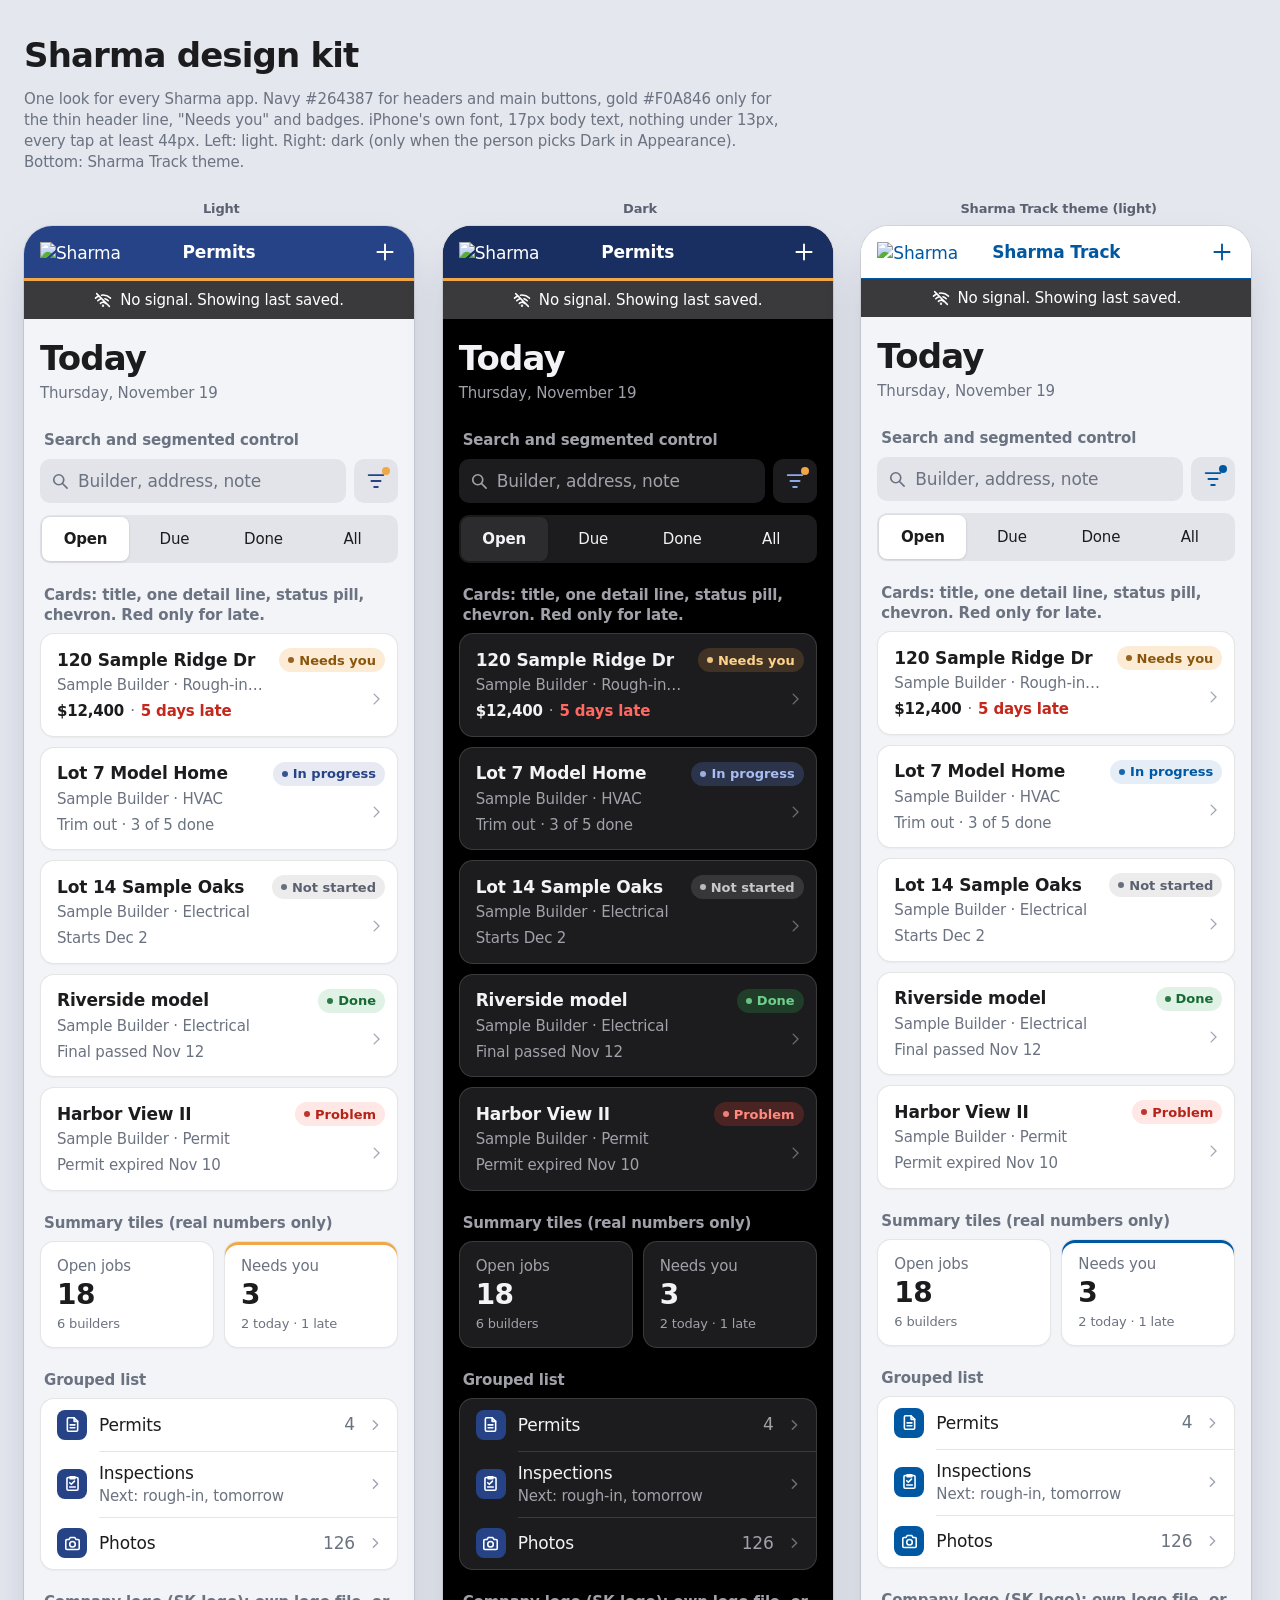
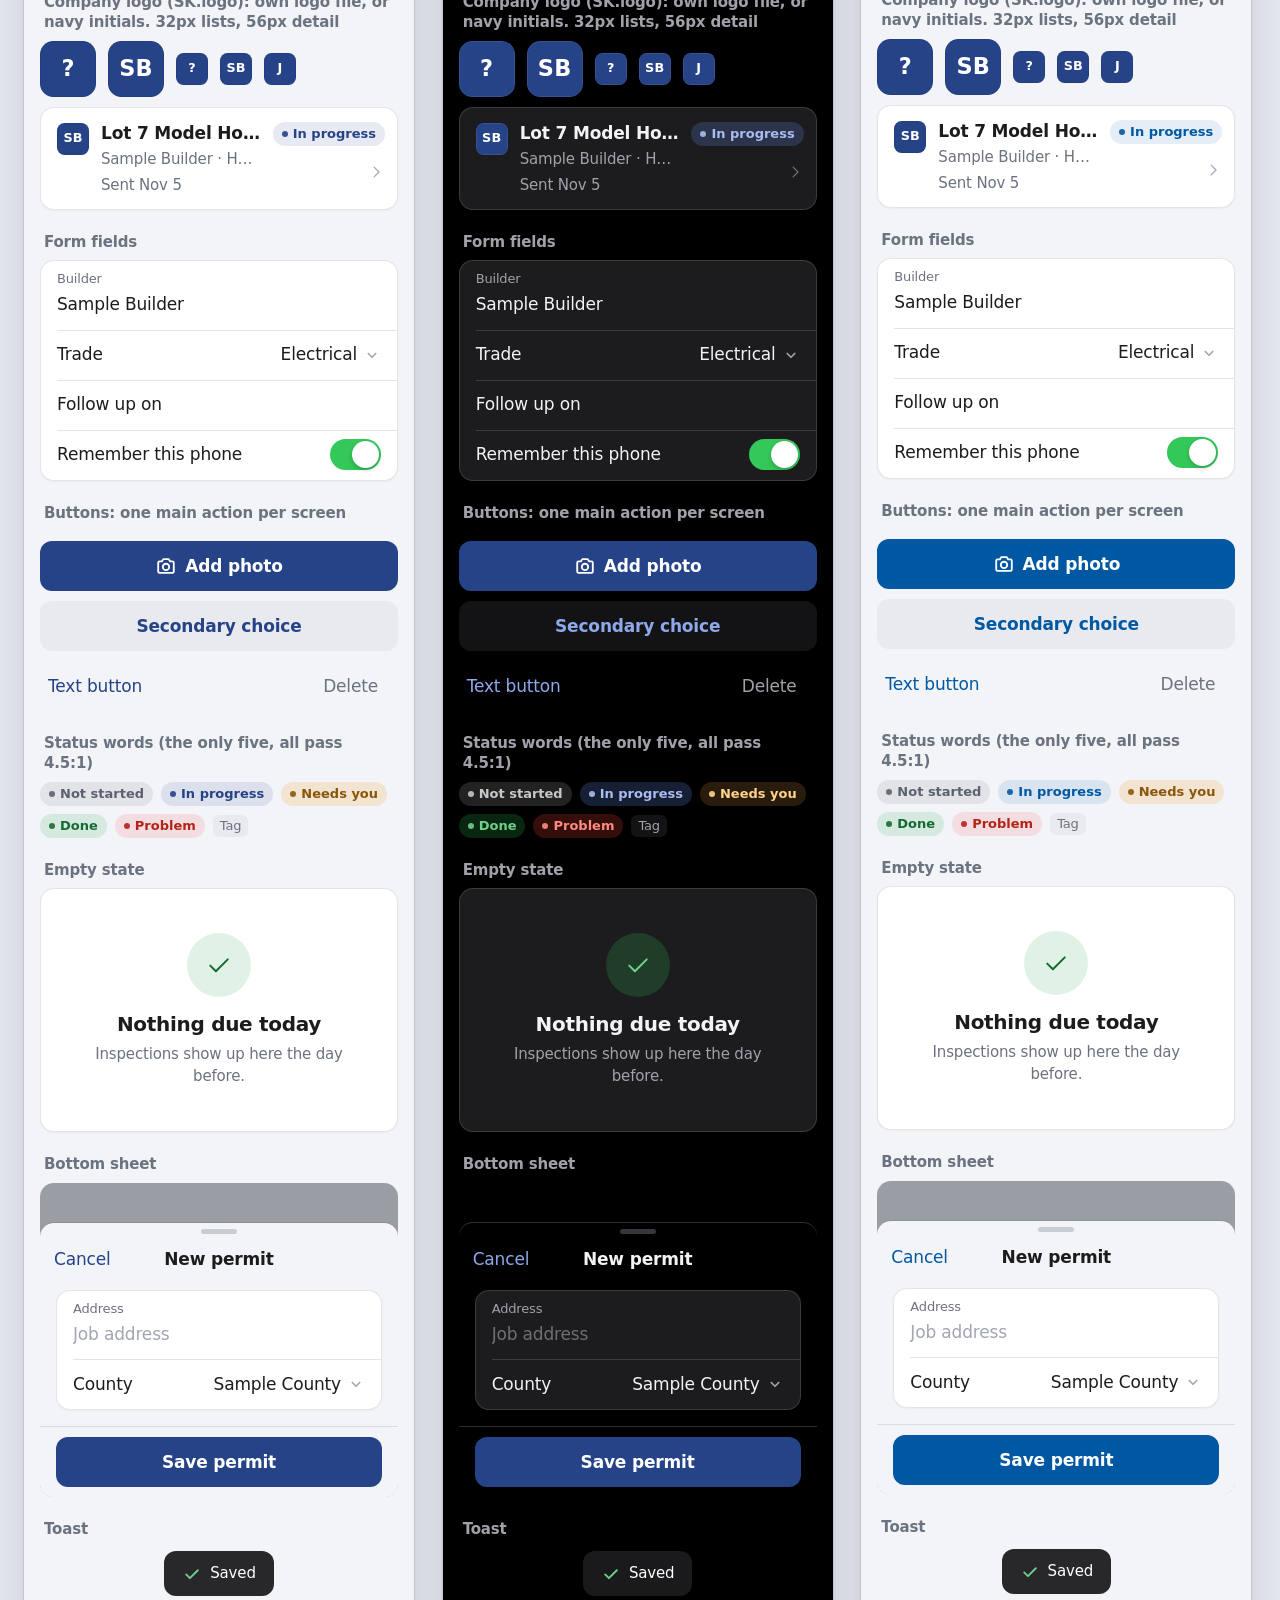
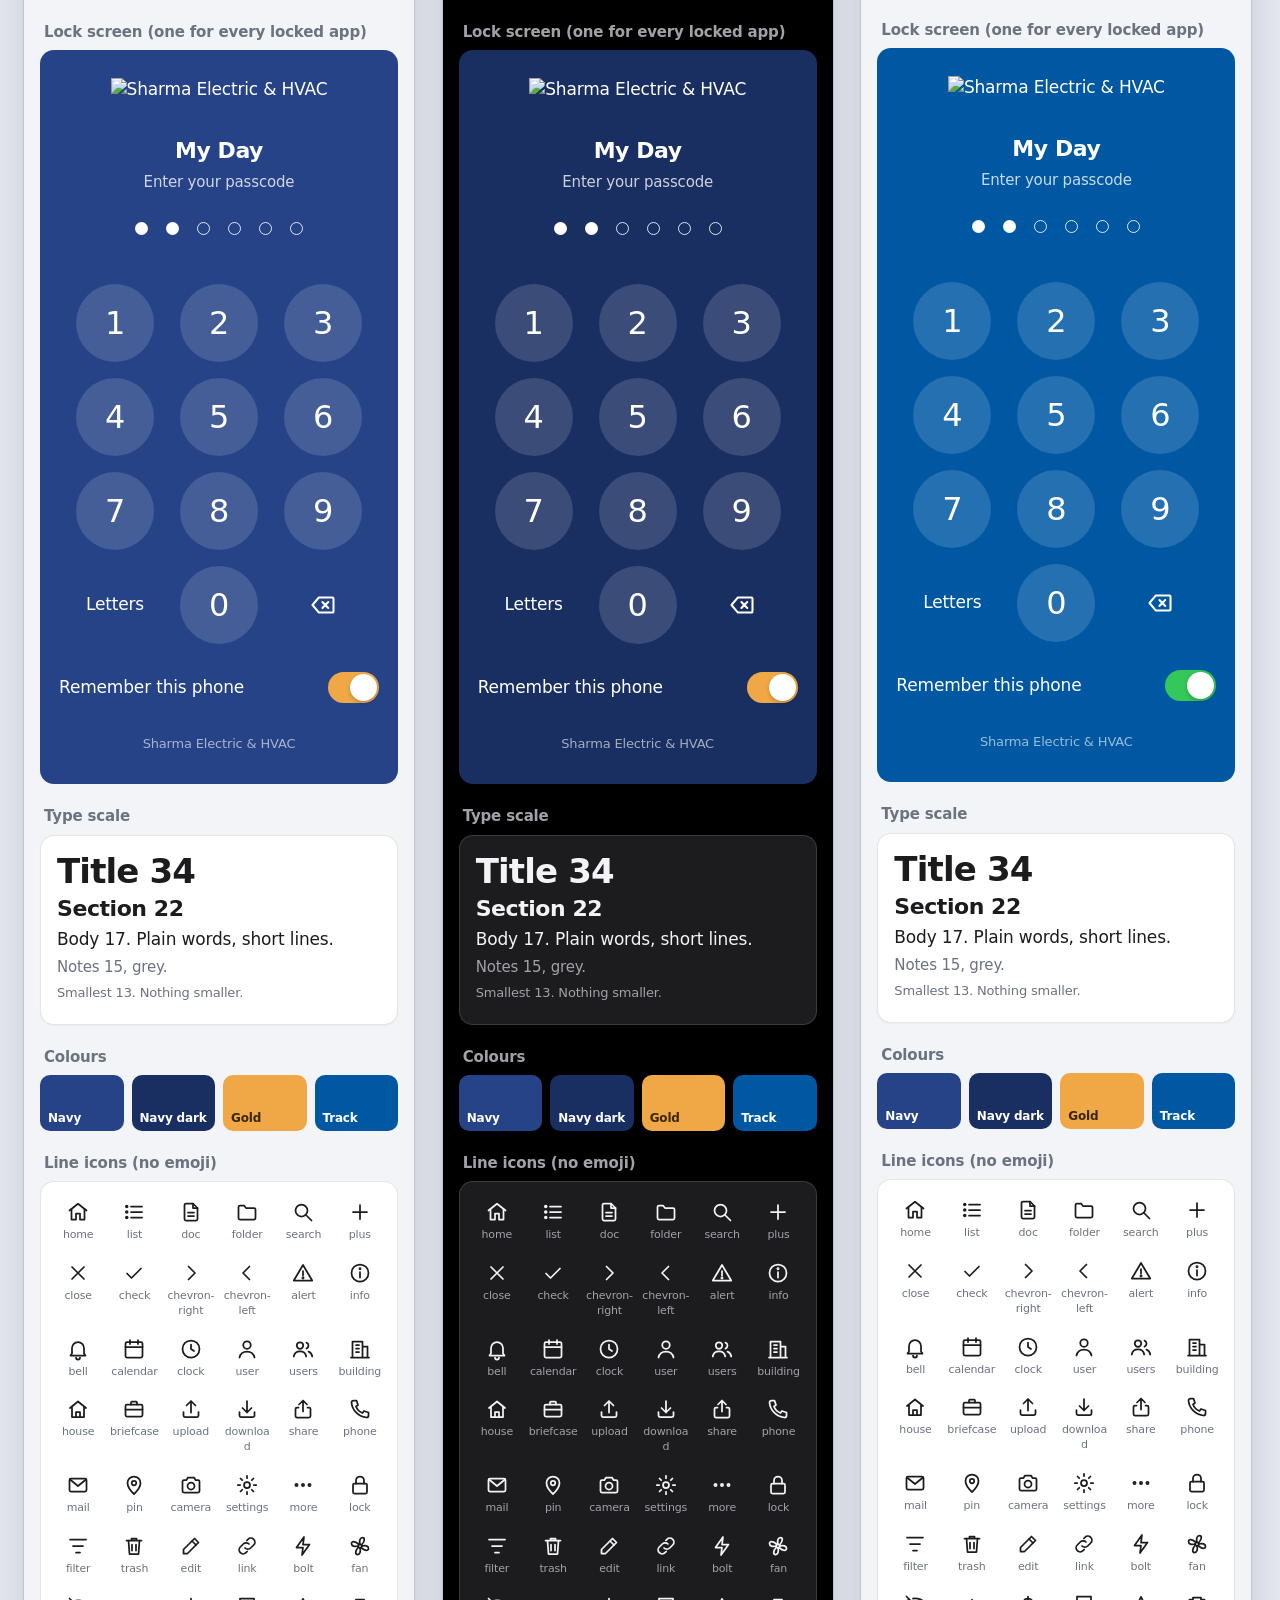
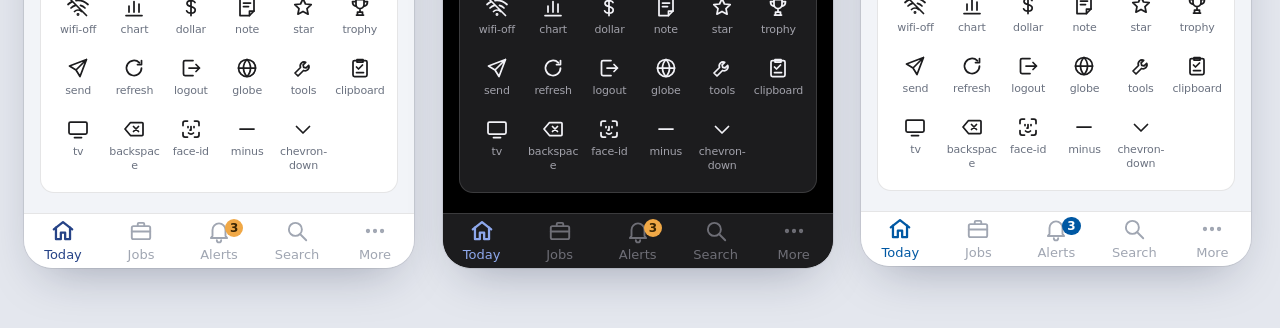
==== commit 75c41a28: "Kit v1.4: showcase logo section, README" ====
--- a/showcase.html
+++ b/showcase.html
@@ -39,7 +39,7 @@
 <div class="wrap">
   <div class="intro">
     <h1 class="sk-title">Sharma design kit</h1>
-    <p class="sk-note">One look for every Sharma app. Navy #264387 for headers and main buttons, gold #F0A846 only for the thin header line, "Needs you" and badges. iPhone's own font, 17px body text, nothing under 13px, every tap at least 44px. Left: light. Right: dark (follows the phone). Bottom: Sharma Track theme.</p>
+    <p class="sk-note">One look for every Sharma app. Navy #264387 for headers and main buttons, gold #F0A846 only for the thin header line, "Needs you" and badges. iPhone's own font, 17px body text, nothing under 13px, every tap at least 44px. Left: light. Right: dark (only when the person picks Dark in Appearance). Bottom: Sharma Track theme.</p>
   </div>
   <div class="cols" id="cols"></div>
 </div>
@@ -83,6 +83,12 @@
             <a class="sk-row sk-row--icon" href="#"><span class="sk-row__icon"><svg class="sk-icon"><use href="#i-doc"/></svg></span><div class="sk-row__body"><div class="sk-row__title">Permits</div></div><span class="sk-row__value">4</span><svg class="sk-icon sk-row__chev"><use href="#i-chevron-right"/></svg></a>
             <a class="sk-row sk-row--icon" href="#"><span class="sk-row__icon"><svg class="sk-icon"><use href="#i-clipboard"/></svg></span><div class="sk-row__body"><div class="sk-row__title">Inspections</div><div class="sk-row__sub">Next: rough-in, tomorrow</div></div><svg class="sk-icon sk-row__chev"><use href="#i-chevron-right"/></svg></a>
             <a class="sk-row sk-row--icon" href="#"><span class="sk-row__icon"><svg class="sk-icon"><use href="#i-camera"/></svg></span><div class="sk-row__body"><div class="sk-row__title">Photos</div></div><span class="sk-row__value">126</span><svg class="sk-icon sk-row__chev"><use href="#i-chevron-right"/></svg></a>
+          </div>
+
+          <div class="h">Company logo (SK.logo): own logo file, or navy initials. 32px lists, 56px detail</div>
+          <div class="row" style="align-items:center;gap:12px"><span class="sk-logo sk-logo--lg has-img"><img src="assets/icon-192.png" alt=""></span><span class="sk-logo sk-logo--lg">SB</span><span class="sk-logo has-img"><img src="assets/icon-192.png" alt=""></span><span class="sk-logo">SB</span><span class="sk-logo">J</span></div>
+          <div class="sk-stack" style="margin-top:10px">
+            <a class="sk-card sk-card--logo" href="#"><span class="sk-logo">SB</span><div class="sk-card__title">Lot 7 Model Home</div><span class="sk-pill sk-pill--prog">In progress</span><div class="sk-card__detail">Sample Builder · HVAC · <span class="sk-num">2,450 sq ft</span></div><div class="sk-card__meta">Sent Nov 5</div><svg class="sk-icon sk-card__chev"><use href="#i-chevron-right"/></svg></a>
           </div>
 
           <div class="h">Form fields</div>
--- a/sharma-kit.css
+++ b/sharma-kit.css
@@ -1,8 +1,9 @@
-/*! Sharma design kit v1.2 (preview) · Sharma Electric & HVAC
+/*! Sharma design kit v1.4 · Sharma Electric & HVAC
    One shared look for every Sharma app. Load once:
    <link rel="stylesheet" href="https://sharma-kit.sharma-crew.workers.dev/sharma-kit.css">
    Themes: default navy/gold · <html data-theme="track"> for Sharma Track (white + #0058a3)
-   Light/dark follows the phone. Force with <html data-scheme="light|dark">.
+   Always LIGHT by default, whatever the phone is set to. Dark only when the person picks it in the
+   app's Appearance switch (SK.scheme), which sets <html data-scheme="dark">.
    Rules: no emoji, 17px body, nothing under 13px, one main action per screen, taps >= 44px. */
 
 /* ---------- 1. Tokens ---------- */
@@ -38,23 +39,7 @@
   --sk-red:#C4281C; --sk-green:#176B32;
   color-scheme:light;
 }
-/* dark neutrals */
-@media (prefers-color-scheme:dark){
-  :root:not([data-scheme="light"]){
-    --sk-bg:#000; --sk-surface:#1C1C1E; --sk-surface-2:#2C2C2E; --sk-elev:#2C2C2E;
-    --sk-text:#F2F2F7; --sk-text-2:#A1A1AA; --sk-text-3:#6E6E76;
-    --sk-line:rgba(84,84,88,.55); --sk-fill:rgba(118,118,128,.24); --sk-fill-2:rgba(118,118,128,.16);
-    --sk-shadow:none; --sk-scrim:rgba(0,0,0,.55);
-    --sk-tint:#8EA8EC; --sk-header-bg:#1a2f61;
-    --sk-s-idle-fg:#C7C7CC; --sk-s-idle-bg:rgba(142,142,147,.24);
-    --sk-s-prog-fg:#A9BDF2; --sk-s-prog-bg:rgba(94,129,214,.24);
-    --sk-s-need-fg:#FFD38C; --sk-s-need-bg:rgba(240,168,70,.17);
-    --sk-s-done-fg:#6FD08C; --sk-s-done-bg:rgba(48,209,88,.18);
-    --sk-s-prob-fg:#FF8A80; --sk-s-prob-bg:rgba(255,69,58,.2);
-    --sk-red:#FF6961; --sk-green:#6FD08C;
-    color-scheme:dark;
-  }
-}
+/* dark: only through the Appearance switch (no automatic switching) */
 [data-scheme="dark"]{
   --sk-bg:#000; --sk-surface:#1C1C1E; --sk-surface-2:#2C2C2E; --sk-elev:#2C2C2E;
   --sk-text:#F2F2F7; --sk-text-2:#A1A1AA; --sk-text-3:#6E6E76;
@@ -77,9 +62,6 @@
   --sk-brand:#0058a3; --sk-brand-press:#00467f; --sk-tint:#0058a3; --sk-accent:#0058a3;
   --sk-header-bg:#fff; --sk-header-fg:#0058a3; --sk-header-rule:#0058a3;
   --sk-s-prog-fg:#0058a3; --sk-s-prog-bg:rgba(0,88,163,.1);
-}
-@media (prefers-color-scheme:dark){
-  [data-theme="track"]:not([data-scheme="light"]){ --sk-header-bg:#1C1C1E; --sk-header-fg:#5AA9F0; --sk-tint:#5AA9F0; --sk-s-prog-fg:#8CC4F5; --sk-s-prog-bg:rgba(90,169,240,.2); }
 }
 [data-theme="track"][data-scheme="dark"],[data-scheme="dark"] [data-theme="track"]{ --sk-header-bg:#1C1C1E; --sk-header-fg:#5AA9F0; --sk-tint:#5AA9F0; --sk-s-prog-fg:#8CC4F5; --sk-s-prog-bg:rgba(90,169,240,.2); }
 
@@ -350,6 +332,31 @@
   .sk *,.sk *::before,.sk *::after{animation-duration:.001ms!important;animation-iteration-count:1!important;transition-duration:.001ms!important}
 }
 
+/* Appearance switch: <div class="sk-list" id="appearance"></div> + SK.scheme.mountToggle("#appearance") */
+.sk-segmented{display:inline-grid;grid-auto-flow:column;grid-auto-columns:1fr;background:var(--sk-fill);border-radius:9px;padding:2px;gap:2px;min-width:168px;flex:none}
+.sk-segmented button{min-height:42px;padding:0 14px;border:0;background:none;border-radius:7px;font-size:var(--sk-fs-note);font-weight:500;color:var(--sk-text);cursor:pointer;
+  transition:background-color .2s var(--sk-ease),box-shadow .2s var(--sk-ease);touch-action:manipulation;-webkit-user-select:none;user-select:none}
+.sk-segmented button[aria-checked="true"]{background:var(--sk-elev);font-weight:600;box-shadow:0 1px 3px rgba(0,0,0,.12),0 0 0 .5px rgba(0,0,0,.04)}
+.sk-segmented button:active,.sk-segmented button.is-pressed{opacity:.6;transition-duration:0s}
+[data-scheme="dark"] .sk-segmented{background:#2C2C2E}
+[data-scheme="dark"] .sk-segmented button[aria-checked="true"]{background:#636366;color:#fff;box-shadow:none}
+.sk-appearance{min-height:60px;padding-top:8px;padding-bottom:8px}
+
+/* ---------- Company logo (v1.4) ----------
+   Rounded-square avatar: the company's own logo image, or a navy initials badge when there is none.
+   32px in lists and cards, 56px on a detail screen (.sk-logo--lg). Build it with SK.logo(name, src). */
+.sk-logo{--sk-logo:32px;position:relative;flex:none;width:var(--sk-logo);height:var(--sk-logo);border-radius:calc(var(--sk-logo)*.24);overflow:hidden;display:inline-grid;place-items:center;
+  background:var(--sk-logo-bg,#264387);color:#fff;font-size:calc(var(--sk-logo)*.4);font-weight:600;letter-spacing:.01em;line-height:1;text-transform:uppercase;user-select:none;-webkit-user-select:none}
+.sk-logo--lg{--sk-logo:56px}
+.sk-logo--sm{--sk-logo:24px}
+.sk-logo.has-img{background:#fff}
+.sk-logo img{width:100%;height:100%;object-fit:contain;display:block}
+.sk-logo::after{content:"";position:absolute;inset:0;border-radius:inherit;box-shadow:inset 0 0 0 .5px rgba(0,0,0,.14);pointer-events:none}
+[data-scheme="dark"] .sk-logo::after{box-shadow:inset 0 0 0 .5px rgba(255,255,255,.16)}
+.sk-card--logo{grid-template-columns:auto 1fr auto;grid-template-areas:"logo title pill" "logo detail chev" "logo meta chev"}
+.sk-card--logo>.sk-logo{grid-area:logo;align-self:start;margin-top:1px}
+.sk-row>.sk-logo{margin-right:-2px}
+
 /* ---------- 20. Native feel (v1.2): every app inherits this ---------- */
 :root{--sk-spring:cubic-bezier(.32,.72,0,1);--sk-push:.34s}
 html.sk{-webkit-tap-highlight-color:transparent;overscroll-behavior:none}
